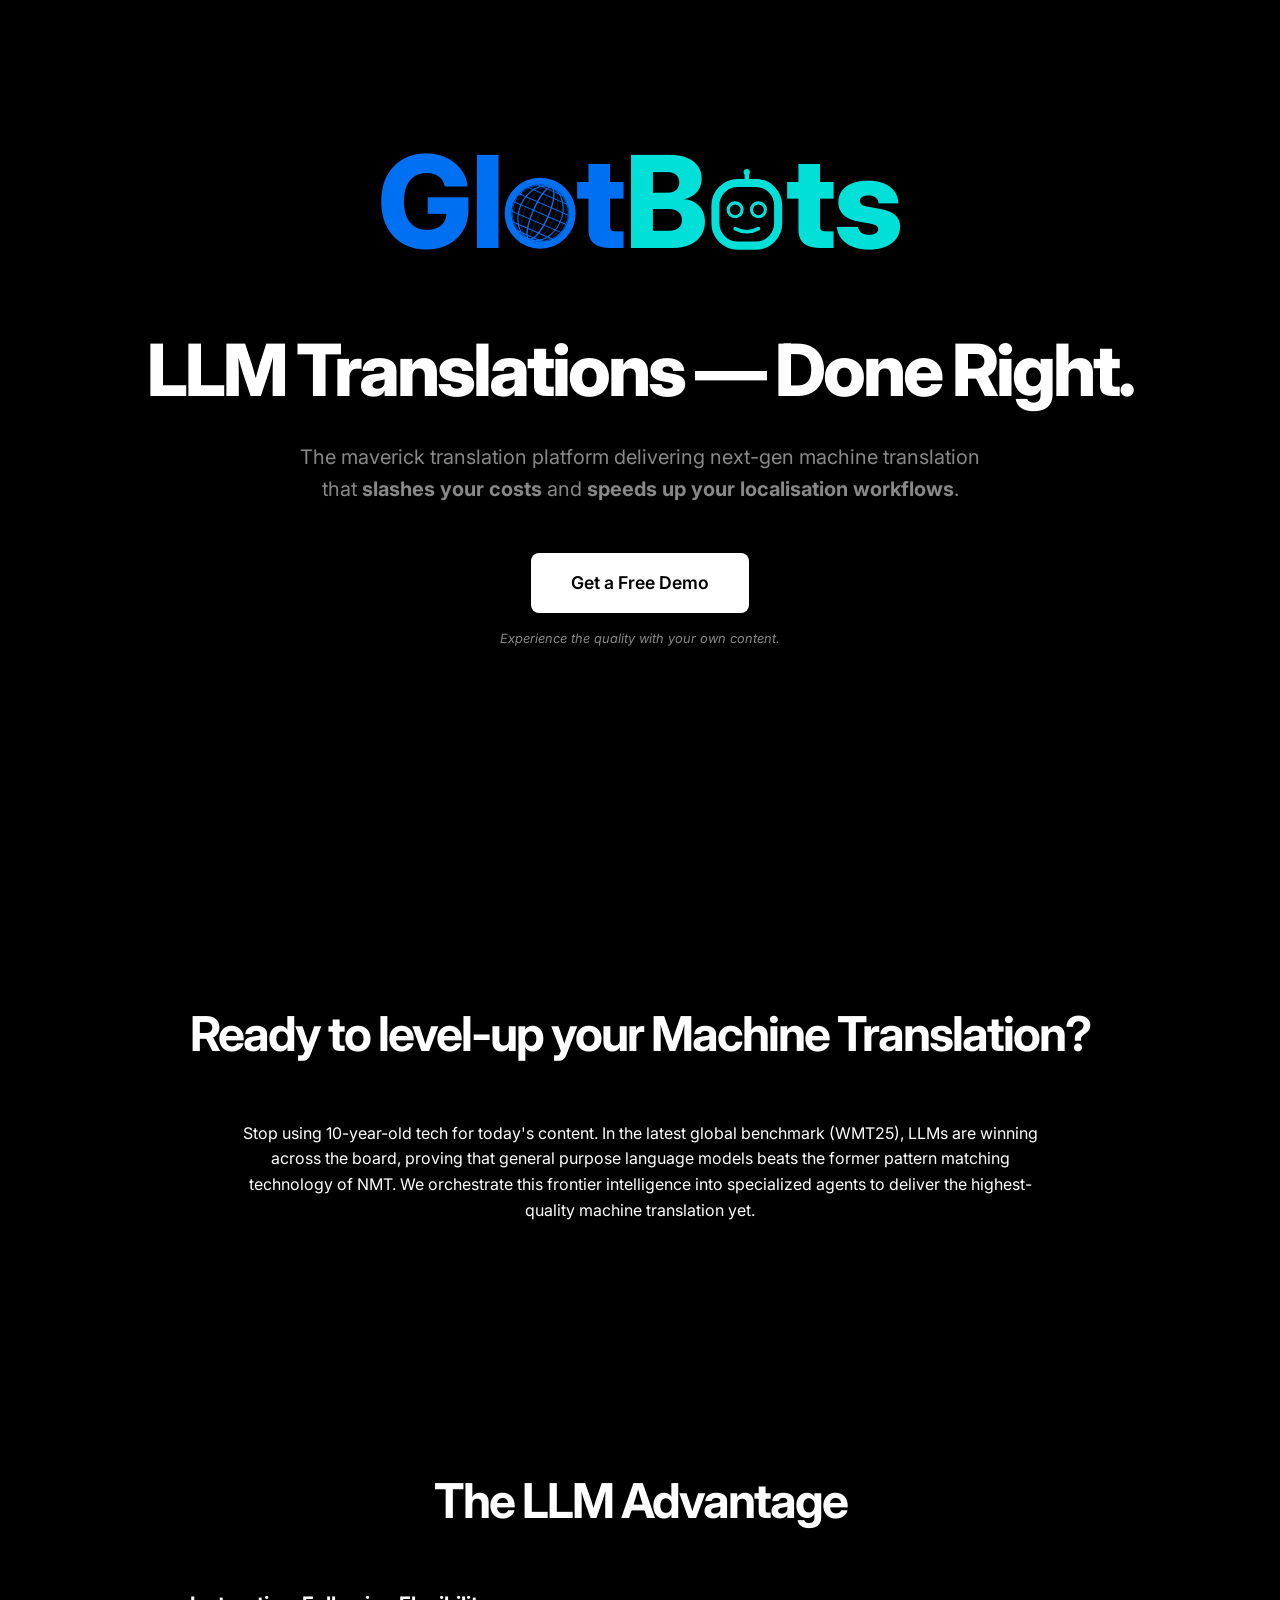
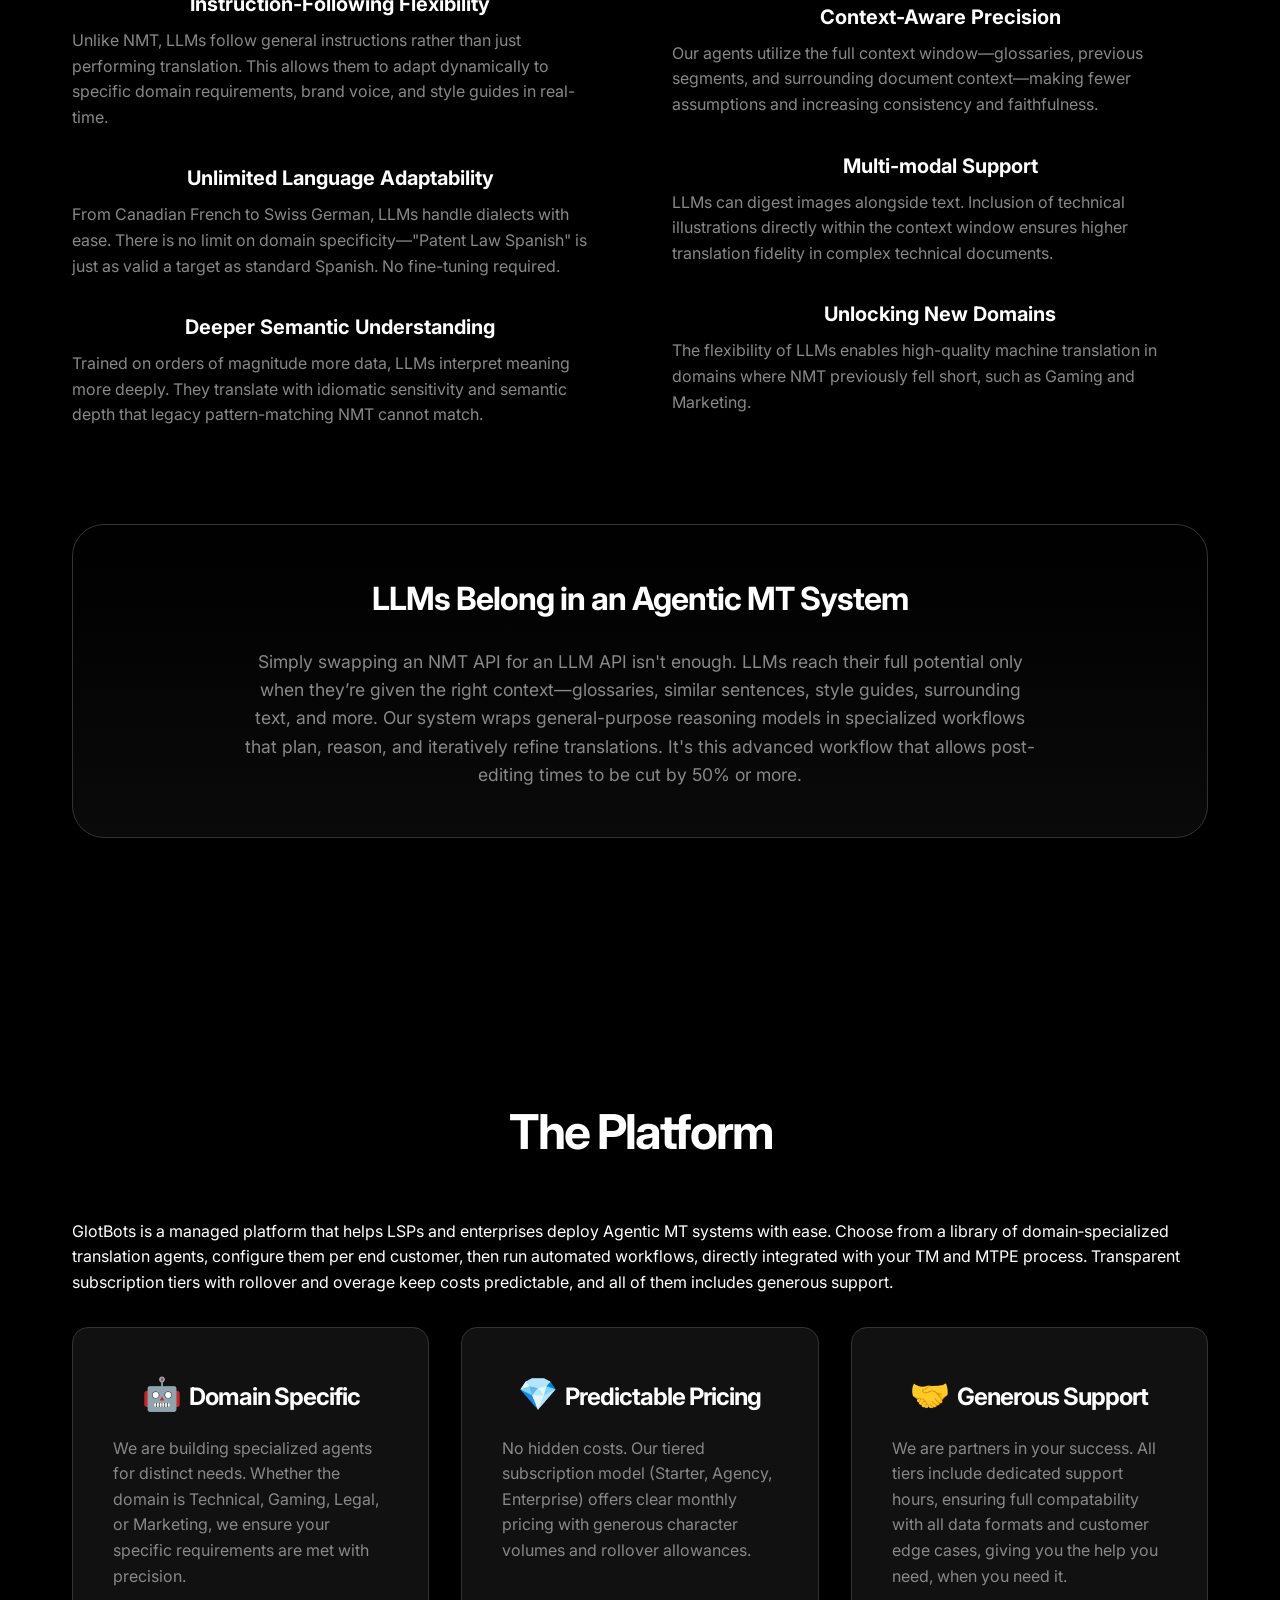
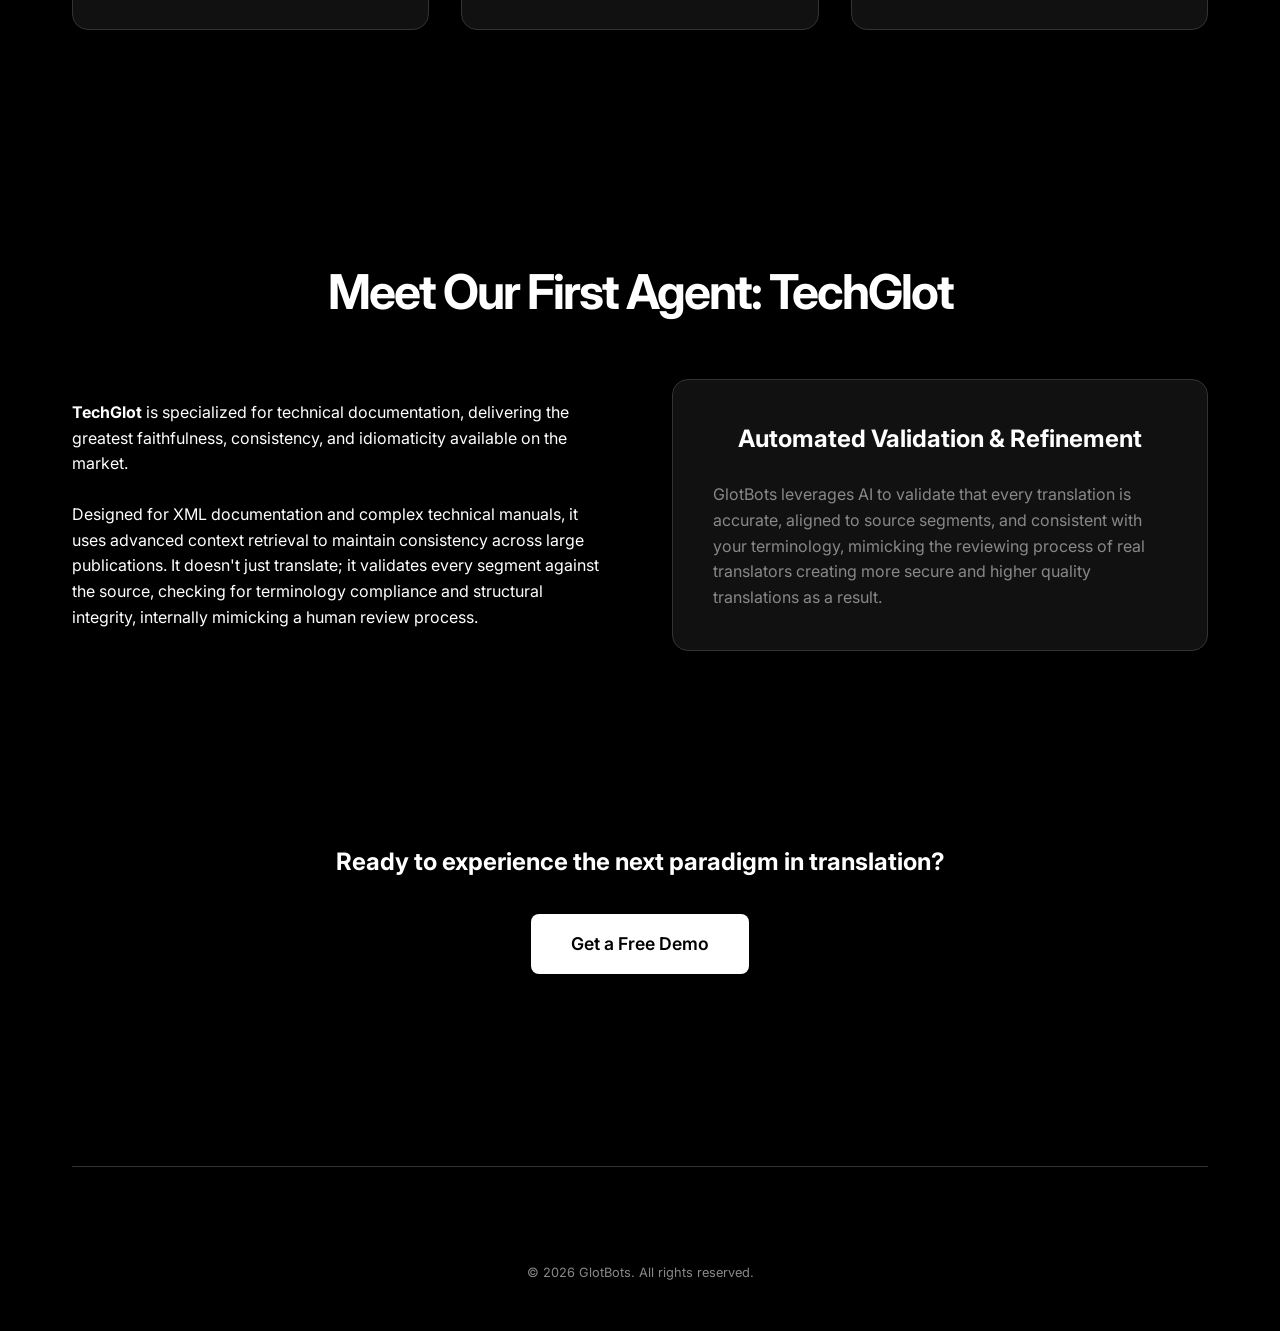
==== index.html @ 921d2736 "inc. footer margin, logo no select, no text wrap, size adjust, text amends, section amends." ====
<!DOCTYPE html>
<html lang="en">
<head>
    <meta charset="UTF-8">
    <meta name="viewport" content="width=device-width, initial-scale=1.0">
    <title>GlotBots | The Translation Agent Platform</title>
    <link rel="stylesheet" href="dev/css/style.css">
    <link rel="preconnect" href="https://fonts.googleapis.com">
    <link rel="preconnect" href="https://fonts.gstatic.com" crossorigin>
    <link href="https://fonts.googleapis.com/css2?family=Inter:wght@400;600;800&display=swap" rel="stylesheet">
    <script src="https://cdnjs.cloudflare.com/ajax/libs/gsap/3.12.2/gsap.min.js"></script>
</head>
<body>
    <div class="landing-container">
        <header>
            <nav>
                <div class="logo">
                    <div class="logo-text">
                        <span class="logo-glot">G</span><span class="logo-glot">l</span><span class="globe-o"><svg viewBox="-6 -6 112 112"><circle cx="50" cy="50" r="51" fill="none" stroke="currentColor" stroke-width="10.9"/><g transform="rotate(23.5, 50, 50)"><path class="lat" d="M5 50 H95" fill="none" stroke="currentColor" stroke-width="1.5"/><path class="lat" d="M7 35 H93" fill="none" stroke="currentColor" stroke-width="1.5"/><path class="lat" d="M15 20 H85" fill="none" stroke="currentColor" stroke-width="1.5"/><path class="lat" d="M28 10 H72" fill="none" stroke="currentColor" stroke-width="1.5"/><path class="lat" d="M7 65 H93" fill="none" stroke="currentColor" stroke-width="1.5"/><path class="lat" d="M15 80 H85" fill="none" stroke="currentColor" stroke-width="1.5"/><path class="lat" d="M28 90 H72" fill="none" stroke="currentColor" stroke-width="1.5"/><path class="long-spin" fill="none" stroke="currentColor" stroke-width="2"/><path class="long-spin" fill="none" stroke="currentColor" stroke-width="2"/><path class="long-spin" fill="none" stroke="currentColor" stroke-width="2"/><path class="long-spin" fill="none" stroke="currentColor" stroke-width="2"/><path class="long-spin" fill="none" stroke="currentColor" stroke-width="2"/><path class="long-spin" fill="none" stroke="currentColor" stroke-width="2"/><path class="long-spin" fill="none" stroke="currentColor" stroke-width="2"/><path class="long-spin" fill="none" stroke="currentColor" stroke-width="2"/><path class="long-spin" fill="none" stroke="currentColor" stroke-width="2"/><path class="long-spin" fill="none" stroke="currentColor" stroke-width="2"/><path class="long-spin" fill="none" stroke="currentColor" stroke-width="2"/></g></svg></span><span class="logo-glot">t</span><span class="logo-bots">B</span><span class="robot-o"><svg viewBox="0 0 100 100"><line x1="50" y1="20" x2="50" y2="8" stroke="currentColor" stroke-width="5" stroke-linecap="round"/><circle cx="50" cy="8" r="3.5" fill="currentColor"/><rect x="15" y="20" width="70" height="70" rx="25" fill="none" stroke="currentColor" stroke-width="6"/><g class="robot-eye-left">
                                <circle class="eye-socket" cx="37" cy="50" r="9.5" fill="currentColor"/>
                                <circle class="pupil" cx="37" cy="50" r="6" fill="var(--background)"/>
                            </g>
                            <g class="robot-eye-right">
                                <g class="robot-eye-wink">
                                    <circle class="eye-socket" cx="63" cy="50" r="9.5" fill="currentColor"/>
                                    <circle class="pupil" cx="63" cy="50" r="6" fill="var(--background)"/>
                                </g>
                            </g><path class="mouth-smile" d="M37 71 Q50 78 63 71" fill="none" stroke="currentColor" stroke-width="4" stroke-linecap="round"/><ellipse class="mouth-surprised" cx="50" cy="73" rx="6" ry="7" fill="none" stroke="currentColor" stroke-width="4" stroke-linecap="round"/></svg></span><span class="logo-bots">t</span><span class="logo-bots">s</span>
                    </div>
                </div>
            </nav>
        </header>

        <section class="hero hero-main">
            <h1>LLM Translations — Done Right.</h1>
            <p class="subtitle">The maverick translation platform delivering next-gen machine translation that <strong>slashes your costs</strong> and <strong>speeds up your localisation workflows</strong>.</p>
            
            <div class="cta-container">
                <a href="#" class="cta-button obfuscated-mail" data-enc-email="bnBkL3R1cGN1cG1oQW1iZWZtdmkvc2JsdHA=">Get a Free Demo</a>
                <p class="cta-hint">Experience the quality with your own content.</p>
            </div>
        </section>
    </div>

    <main>

        <section class="content-section">
            <h2>Ready to level-up your Machine Translation?</h2>
            <p style="max-width: 800px; margin: 0 auto 3rem auto; text-align: center; color: var(--text-secondary); line-height: 1.6;">
				Stop using 10-year-old tech for today's content. In the latest global benchmark (WMT25), LLMs are winning across the board, proving that general purpose language models beats the former pattern matching technology of NMT. We orchestrate this frontier intelligence into specialized agents to deliver the highest-quality machine translation yet.
			</p>
		</section>
		<section class="content-section">
			<h2>The LLM Advantage</h2>
			<div class="grid-2">
                <div class="list-items">
                    <div class="list-item">
                        <h4>Instruction-Following Flexibility</h4>
                        <p>Unlike NMT, LLMs follow general instructions rather than just performing translation. This allows them to adapt dynamically to specific domain requirements, brand voice, and style guides in real-time.</p>
                    </div>
                    <div class="list-item">
                        <h4>Unlimited Language Adaptability</h4>
                        <p>From Canadian French to Swiss German, LLMs handle dialects with ease. There is no limit on domain specificity—"Patent Law Spanish" is just as valid a target as standard Spanish. No fine-tuning required.</p>
                    </div>
                    <div class="list-item">
                        <h4>Deeper Semantic Understanding</h4>
                        <p>Trained on orders of magnitude more data, LLMs interpret meaning more deeply. They translate with idiomatic sensitivity and semantic depth that legacy pattern-matching NMT cannot match.</p>
                    </div>
                </div>
                <div class="list-items">
                    <div class="list-item">
                        <h4>Context-Aware Precision</h4>
                        <p>Our agents utilize the full context window—glossaries, previous segments, and surrounding document context—making fewer assumptions and increasing consistency and faithfulness.</p>
                    </div>
                    <div class="list-item">
                        <h4>Multi-modal Support</h4>
                        <p>LLMs can digest images alongside text. Inclusion of technical illustrations directly within the context window ensures higher translation fidelity in complex technical documents.</p>
                    </div>
                    <div class="list-item">
                        <h4>Unlocking New Domains</h4>
                        <p>The flexibility of LLMs enables high-quality machine translation in domains where NMT previously fell short, such as Gaming and Marketing.</p>
                    </div>
                </div>
            </div>
		<section class="sass-section">
            <h3>LLMs Belong in an Agentic MT System</h3>
            <p>
				Simply swapping an NMT API for an LLM API isn't enough.
				LLMs reach their full potential only when they’re given the right context—glossaries, similar sentences, style guides, surrounding text, and more.
				Our system wraps general-purpose reasoning models in specialized workflows that plan, reason, and iteratively refine translations. It's this advanced workflow that allows post-editing times to be cut by 50% or more.
            </p>
        </section>
		</section>

		<section class="content-section">
			<h2>The Platform</h2>
			<p>
				GlotBots is a managed platform that helps LSPs and enterprises deploy Agentic MT systems with ease. Choose from a library of domain‑specialized translation agents, configure them per end customer, then run automated workflows, directly integrated with your TM and MTPE process. Transparent subscription tiers with rollover and overage keep costs predictable, and all of them includes generous support.
			</p>

			<section class="features">
				<div class="feature-card">
					<h3><span class="icon">🤖</span>Domain Specific</h3>
					<p>We are building specialized agents for distinct needs. Whether the domain is Technical, Gaming, Legal, or Marketing, we ensure your specific requirements are met with precision.</p>
				</div>
				<div class="feature-card">
					<h3><span class="icon">💎</span>Predictable Pricing</h3>
					<p>No hidden costs. Our tiered subscription model (Starter, Agency, Enterprise) offers clear monthly pricing with generous character volumes and rollover allowances.</p>
				</div>
				<div class="feature-card">
					<h3><span class="icon">🤝</span>Generous Support</h3>
					<p>We are partners in your success. All tiers include dedicated support hours, ensuring full compatability with all data formats and customer edge cases, giving you the help you need, when you need it.</p>
				</div>
			</section>

		</section>

        <section class="content-section">
            <h2>Meet Our First Agent: TechGlot</h2>
            <div class="grid-2">
                <div>
                    <p><strong>TechGlot</strong> is specialized for technical documentation, delivering the greatest faithfulness, consistency, and idiomaticity available on the market.</p>
                    <br>
                    <p>Designed for XML documentation and complex technical manuals, it uses advanced context retrieval to maintain consistency across large publications. It doesn't just translate; it validates every segment against the source, checking for terminology compliance and structural integrity, internally mimicking a human review process.</p>
                </div>
                <div class="feature-card">
                    <h4>Automated Validation & Refinement</h4>
                    <p>GlotBots leverages AI to validate that every translation is accurate, aligned to source segments, and consistent with your terminology, mimicking the reviewing process of real translators creating more secure and higher quality translations as a result.</p>
                </div>
            </div>
        </section>

        <section class="content-section">
            <h4>Ready to experience the next paradigm in translation?</h4>
            <div class="cta-container" style="margin-top: 2rem;">
                <a href="#" class="cta-button obfuscated-mail" data-enc-email="bnBkL3R1cGN1cG1oQW1iZWZtdmkvc2JsdHA=">Get a Free Demo</a>
            </div>
        </section>
    <footer>
		<div class="copyright">© 2026 GlotBots. All rights reserved.</div>
    </footer>

    <script>
        document.addEventListener('DOMContentLoaded', () => {
            // Globe Animation (Spinning effect)
            const longs = document.querySelectorAll('.long-spin');
            
            // Configuration
            const duration = 18; // Slower rotation
            const radius = 45;
            const center = 50;
            
            longs.forEach((el, i) => {
                const startAngle = i * (360 / longs.length); // Distribute evenly
                
                // Animate a proxy object
                const proxy = { angle: startAngle };

                // Smooth opacity transitions between front/back faces
                const setOpacity = gsap.quickTo(el, "opacity", { duration: 0.9, ease: "power2.out" });
                
                gsap.to(proxy, {
                    angle: startAngle + 360,
                    duration: duration,
                    repeat: -1,
                    ease: "none",
                    onUpdate: () => {
                        const rad = proxy.angle * (Math.PI / 180);
                        const sin = Math.sin(rad);
                        const cos = Math.cos(rad);
                        
                        // Width of the ellipse at this angle
                        const rx = Math.abs(radius * sin);
                        
                        // Update path using Arc command
                        // M 50 5 (Top Pole)
                        // A rx 45 0 0 [sweep] 50 95 (Bottom Pole)
                        // sweep: 1 if curving right (sin > 0), 0 if curving left (sin < 0)
                        const sweep = sin >= 0 ? 1 : 0;
                        el.setAttribute("d", `M 50 5 A ${rx} 45 0 0 ${sweep} 50 95`);
                        
                        // Opacity Logic
                        // Front face: cos > 0 (Left to Right) -> Bright
                        // Back face: cos < 0 (Right to Left) -> Faded/Invisible
                        
                        // Line Thickness Logic
                        // Thinner at edges (cos near 0), thicker at center (cos near 1)
                        // Base width varies from 0.15 to 0.5
                        const absCos = Math.abs(cos);
                        const strokeWidth = 0.7 + 0.7 * absCos;
                        el.setAttribute("stroke-width", strokeWidth);

                        // Fade briefly when switching between front/back
                        setOpacity(cos > 0 ? 1 : 0.25);
                    }
                });
            });

            // Robot Eye Tracking
            const robot = document.querySelector('.robot-o');
            const pupils = document.querySelectorAll('.robot-o .pupil');
            const winkEye = document.querySelector('.robot-eye-wink');
            let isWinkingSequence = false;
            let currentMouseX = 0;
            let currentMouseY = 0;
            
            // Create quick setters for performance
            const xSetters = Array.from(pupils).map(pupil => gsap.quickTo(pupil, "x", {duration: 0.4, ease: "power3"}));
            const ySetters = Array.from(pupils).map(pupil => gsap.quickTo(pupil, "y", {duration: 0.4, ease: "power3"}));

            // Wink Sequence Logic
            const startWinkSequence = () => {
                isWinkingSequence = true;
                
                // 1. Look straight ahead (center)
                xSetters.forEach(setX => setX(0));
                ySetters.forEach(setY => setY(0));

                // 2. Wait 1s, then wink
                setTimeout(() => {
                    // Trigger wink animation using GSAP
                    gsap.to(winkEye, {
                        scaleY: 0.1,
                        transformOrigin: "50% 50%", // Ensure scaling happens from center
                        duration: 0.1,
                        yoyo: true,
                        repeat: 1,
                        onComplete: () => {
                            // 3. Wait another 1s looking straight, then resume
                            setTimeout(() => {
                                isWinkingSequence = false;
                                // Force an update to look back at mouse immediately
                                updateEyes(currentMouseX, currentMouseY);
                            }, 1000);
                        }
                    });
                }, 1000);
            };

            // Start the 20s loop
            setInterval(startWinkSequence, 15000);

            const updateEyes = (clientX, clientY) => {
                if (!robot) return;
                
                const rect = robot.getBoundingClientRect();
                const faceCenterX = rect.left + rect.width / 2;
                const faceCenterY = rect.top + rect.height / 2;
                
                // Calculate angle from center of face
                const angle = Math.atan2(clientY - faceCenterY, clientX - faceCenterX);
                
                // Calculate distance from center of face, clamped
                const maxRadius = 5; 
                const distRaw = Math.hypot(clientX - faceCenterX, clientY - faceCenterY);
                const distance = Math.min(maxRadius, distRaw / 15);
                
                // Calculate shared offset for both eyes
                const moveX = Math.cos(angle) * distance;
                const moveY = Math.sin(angle) * distance;

                // Apply to both eyes
                xSetters.forEach(setX => setX(moveX));
                ySetters.forEach(setY => setY(moveY));
            };

            window.addEventListener('mousemove', (e) => {
                currentMouseX = e.clientX;
                currentMouseY = e.clientY;

                if (!isWinkingSequence) {
                    updateEyes(e.clientX, e.clientY);
                }
            });

            // Email Obfuscation Logic
            const decodeEmail = (encoded) => {
                try {
                    // 1. Base64 decode
                    const shifted = atob(encoded);
                    // 2. Unshift characters (-1 ASCII)
                    const reversed = shifted.split('').map(c => String.fromCharCode(c.charCodeAt(0) - 1)).join('');
                    // 3. Reverse string
                    return reversed.split('').reverse().join('');
                } catch (e) {
                    console.error('Error decoding email', e);
                    return '';
                }
            };

            document.querySelectorAll('.obfuscated-mail').forEach(link => {
                link.addEventListener('click', (e) => {
                    e.preventDefault();
                    const encoded = link.getAttribute('data-enc-email');
                    if (encoded) {
                        const email = decodeEmail(encoded);
                        window.location.href = `mailto:${email}`;
                    }
                });
            });
        });
    </script>
</body>
</html>
---- dev/css/style.css ----
:root {
    --primary: #0070f3;
    --primary-dark: #0051af;
    --background: #000000;
    --text: #ffffff;
    --text-muted: #888888;
    --highlight: #00dfd8;
    --card-bg: #111111;
    --border: #333333;
}

* {
    margin: 0;
    padding: 0;
    box-sizing: border-box;
}

body {
    font-family: 'Inter', -apple-system, BlinkMacSystemFont, "Segoe UI", Roboto, sans-serif;
    background-color: var(--background);
    color: var(--text);
    line-height: 1.6;
    overflow-x: hidden;
}

header {
    padding: 2rem;
    max-width: 1200px;
    margin: 0 auto;
}

.landing-container {
    min-height: 100vh;
    display: flex;
    flex-direction: column;
    justify-content: center;
    align-items: center;
    padding: 2rem;
    gap: 0; /* Gap managed by margins */
}

.landing-container header {
    padding: 0;
    width: 100%;
    margin-bottom: 2rem;
}

.hero-main {
    display: flex;
    flex-direction: column;
    justify-content: center;
    padding: 0;
    margin-bottom: 4rem; /* Optical balance */
}

nav {
    display: flex;
    justify-content: center;
    align-items: center;
}

.logo {
	white-space: nowrap;
	user-select: none;
    display: flex;
    align-items: center;
    gap: 1rem;
    /* Smoothly scale logo size across breakpoints (prevents "snap" on mobile) */
    font-size: clamp(4.8rem, 10vw, 12.5rem);
    font-weight: 800;
    letter-spacing: -1px;
    line-height: 1;
    /* Baseline shift for inline SVG "O" icons (negative values move the icon DOWN) */
    --logo-icon-baseline-shift: -0.005em;
    /* Optional fine-tuning (leave unset to inherit --logo-icon-baseline-shift) */
    /* --logo-globe-baseline-shift: -0.02em; */
    --logo-robot-baseline-shift: -0.05em;
}

.logo-text {
    display: inline-block;
}

.globe-o {
    display: inline-block;
    width: 0.55em;
    height: 0.55em;
    margin: 0em 0.005em;
    /* Edge color (outer ring + any elements using currentColor) */
    color: var(--primary);
    vertical-align: var(--logo-globe-baseline-shift, var(--logo-icon-baseline-shift));
    /* Gridline color (interior spinning lines) */
    --globe-grid: var(--primary);
}

@supports (color: color-mix(in srgb, #000, #fff)) {
    .globe-o {
        --globe-grid: var(--primary);
    }
}

.globe-o .lat,
.globe-o .long-spin {
    stroke: var(--globe-grid);
}

.robot-o {
    display: inline-block;
    width: 0.7em;
    height: 0.7em;
    margin: 0 -0.04em;
    color: var(--highlight);
    vertical-align: var(--logo-robot-baseline-shift, var(--logo-icon-baseline-shift));
    /* Change this to make the robot's outer rounded-square outline thicker/thinner */
    --robot-outline-stroke-width: 9px;
}

.robot-o rect {
    stroke-width: var(--robot-outline-stroke-width);
}

.long-spin {
    vector-effect: non-scaling-stroke;
}

.globe-o svg, .robot-o svg {
    width: 100%;
    height: 100%;
}

/* If the globe ring radius exceeds the SVG viewBox (e.g. r>50), avoid clipping */
.globe-o svg {
    overflow: visible;
}

.eye-socket {
    fill: currentColor;
    stroke: none;
}

.pupil {
    fill: var(--background);
}

.robot-eye-left {
    transform-origin: 37px 50px;
    animation: blink 8s infinite;
}

.robot-eye-right {
    transform-origin: 63px 50px;
    animation: blink 8s infinite;
}

.robot-eye-wink {
    transform-origin: 63px 50px;
}

@keyframes wink {
    0%, 2%, 100% {
        transform: scaleY(1);
    }
    1% {
        transform: scaleY(0.1);
    }
}

@keyframes blink {
    0%, 3%, 100% {
        transform: scaleY(1);
    }
    1.5% {
        transform: scaleY(0.1);
    }
}

.mouth-smile {
    transition: opacity 0.2s cubic-bezier(0.175, 0.885, 0.32, 1.275), transform 0.2s cubic-bezier(0.175, 0.885, 0.32, 1.275);
    transform-origin: 50% 75%;
}

.mouth-surprised {
    opacity: 0;
    transform: scale(0.5);
    transform-origin: 50% 75%;
    transition: opacity 0.2s cubic-bezier(0.175, 0.885, 0.32, 1.275), transform 0.2s cubic-bezier(0.175, 0.885, 0.32, 1.275);
}

.robot-o:hover .mouth-smile {
    opacity: 0;
    transform: scale(0.5);
}

.robot-o:hover .mouth-surprised {
    opacity: 1;
    transform: scale(1);
}

main {
    max-width: 1200px;
    margin: 0 auto;
    padding: 0 2rem;
}

.hero {
    text-align: center;
    padding: 2rem 0 3rem 0;
    display: flex;
    flex-direction: column;
    align-items: center;
}

.badge {
    background: rgba(255, 255, 255, 0.1);
    padding: 0.5rem 1rem;
    border-radius: 2rem;
    font-size: 0.8rem;
    font-weight: 600;
    margin-bottom: 2rem;
    border: 1px solid var(--border);
    color: var(--text-muted);
}

h1 {
    font-size: 4.5rem;
    font-weight: 800;
    line-height: 1.1;
    margin-bottom: 2rem;
    letter-spacing: -3px;
}

.deepl-mud {
    color: #0c65a9; /* DeepL Navy Blue */
    text-shadow: 0 0 20px rgba(4, 43, 72, 0.5); /* Slight glow for visibility on black */
}

.logo-glot {
    color: var(--primary);
}

.logo-bots {
    color: var(--highlight);
}

.logo-highlight {
    background: linear-gradient(to right, var(--primary), var(--highlight));
    background-clip: text;
    -webkit-background-clip: text;
    -webkit-text-fill-color: transparent;
    color: transparent; /* Fallback */
}

.subtitle {
    font-size: 1.25rem;
    color: var(--text-muted);
    max-width: 700px;
    margin-bottom: 3rem;
}

.cta-container {
    display: flex;
    flex-direction: column;
    align-items: center;
    gap: 1rem;
}

.cta-button {
    background-color: var(--text);
    color: var(--background);
    padding: 1rem 2.5rem;
    border-radius: 0.5rem;
    font-weight: 600;
    text-decoration: none;
    font-size: 1.1rem;
    transition: transform 0.2s, background-color 0.2s;
}

.cta-button:hover {
    transform: translateY(-2px);
    background-color: var(--highlight);
}

.cta-hint {
    font-size: 0.8rem;
    color: var(--text-muted);
    font-style: italic;
}

.features {
    display: grid;
    grid-template-columns: repeat(auto-fit, minmax(300px, 1fr));
    gap: 2rem;
    padding: 2rem 0;
}

.feature-card {
    background: var(--card-bg);
    padding: 2.5rem;
    border-radius: 1rem;
    border: 1px solid var(--border);
    transition: border-color 0.3s;
}

.feature-card .icon {
    font-size: 2rem;
    margin-bottom: 1.5rem;
	margin-right: 0.5rem;
}

.feature-card h3 {
    font-size: 1.5rem;
    margin-bottom: 1rem;
}

.feature-card p {
    color: var(--text-muted);
}

.sass-section {
    text-align: center;
    padding: 3rem 2rem;
    background: linear-gradient(180deg, var(--background) 0%, #0a0a0a 100%);
    border-radius: 2rem;
    border: 1px solid var(--border);
    margin: 4rem 0;
}

h2 {
	text-align: center;
}

h3 {
	font-size: 2rem;
	margin-bottom: 1.5rem;
	letter-spacing: -1px;
	text-align: center;
}

h4 {
	font-size: 1.5rem;
	margin-bottom: 1.5rem;
	text-align: center;
}

.sass-section h2 {
    font-size: 2.5rem;
    margin-bottom: 1.5rem;
    letter-spacing: -1px;
}

.sass-section p {
    font-size: 1.1rem;
    color: var(--text-muted);
    max-width: 800px;
    margin: 0 auto;
}

.content-section {
	padding: 6rem 0;
}

footer {
	margin-top: 6rem;
    text-align: center;
    padding: 3rem 2rem;
    border-top: 1px solid var(--border);
}

footer a {
    color: var(--primary);
    text-decoration: none;
    font-weight: 600;
}

footer a:hover {
    text-decoration: underline;
}

.copyright {
    margin-top: 3rem;
    font-size: 0.8rem;
    color: var(--text-muted);
}

.content-section h2 {
    font-size: 3rem;
    margin-bottom: 3rem;
    letter-spacing: -2px;
}

.grid-2 {
    display: grid;
    grid-template-columns: 1fr 1fr;
    gap: 4rem;
    align-items: center;
}

.list-item {
    margin-bottom: 2rem;
}

.list-item h4 {
    font-size: 1.25rem;
    margin-bottom: 0.5rem;
    color: var(--text);
}

.list-item p {
    color: var(--text-muted);
}

.testimonial {
    background: var(--card-bg);
    padding: 3rem;
    border-radius: 1.5rem;
    border-left: 4px solid var(--highlight);
    margin: 2rem 0;
}

.testimonial blockquote {
    font-size: 1.5rem;
    font-style: italic;
    margin-bottom: 1.5rem;
}

.testimonial cite {
    font-style: normal;
    font-weight: 600;
    color: var(--text-muted);
}

.about-founder {
    display: flex;
    gap: 3rem;
    align-items: center;
    background: var(--card-bg);
    padding: 3rem;
    border-radius: 2rem;
    border: 1px solid var(--border);
}

.about-founder .content {
    flex: 1;
}

.about-founder h3 {
    font-size: 2rem;
    margin-bottom: 1rem;
}

@media (max-width: 768px) {
    h1 {
        font-size: 2.5rem;
        letter-spacing: -1px;
    }
    
    .hero {
        padding: 2rem 0;
    }
    
    .feature-card {
        padding: 1.5rem;
    }

    .grid-2, .about-founder {
        display: flex;
        flex-direction: column;
        gap: 2rem;
    }

    .content-section h2 {
        font-size: 2rem;
    }
}
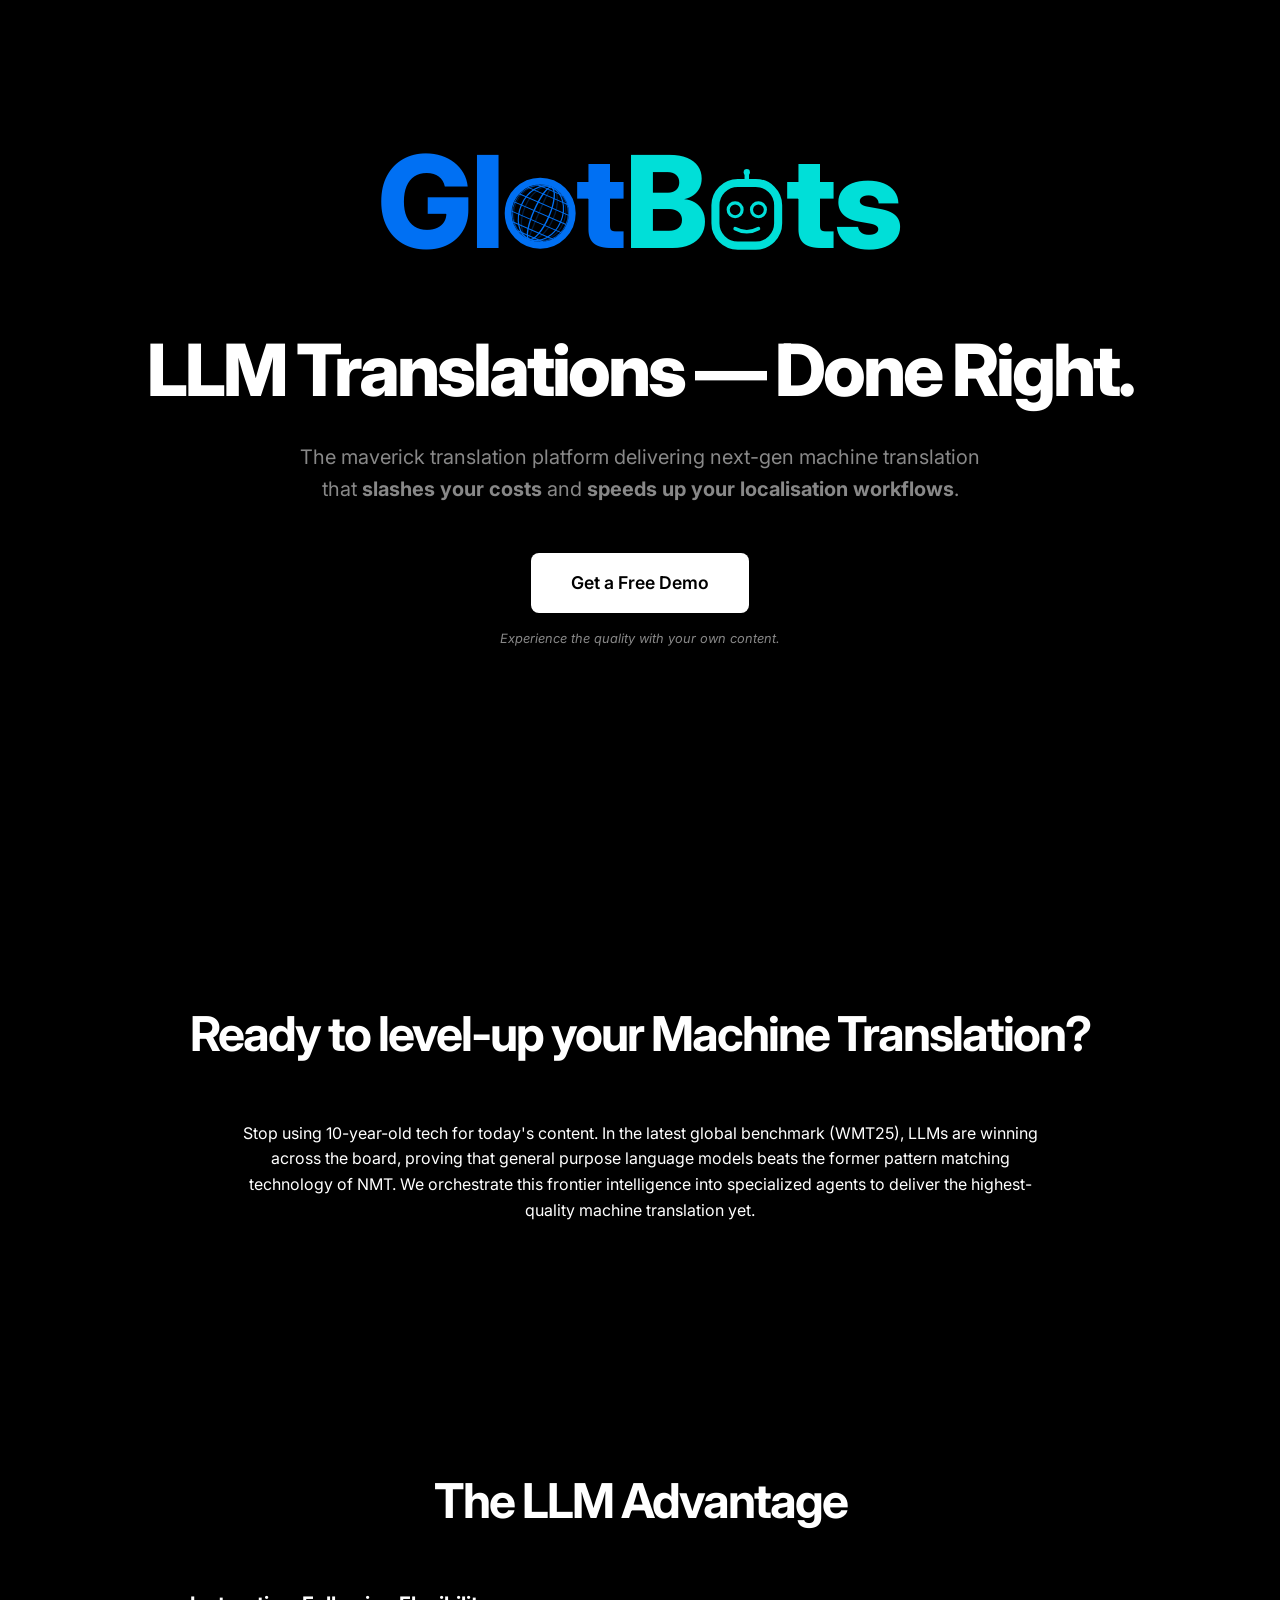
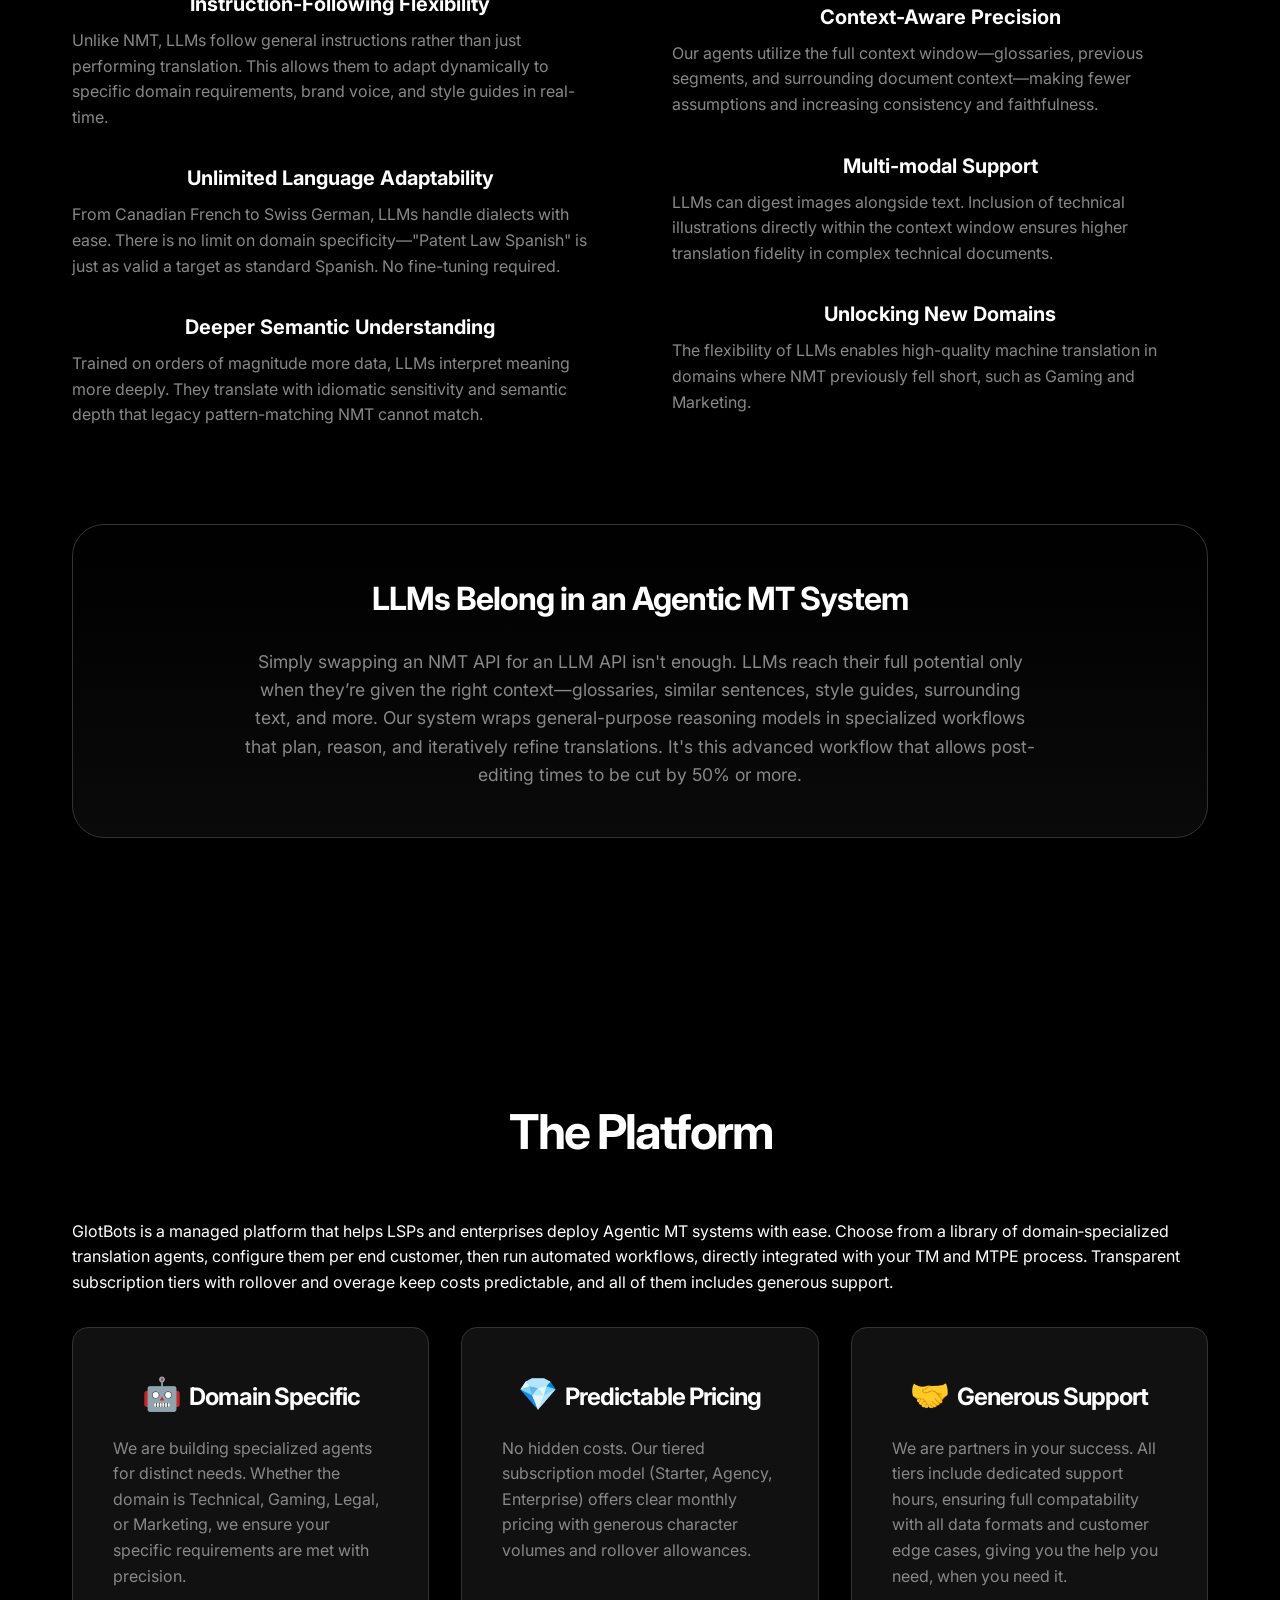
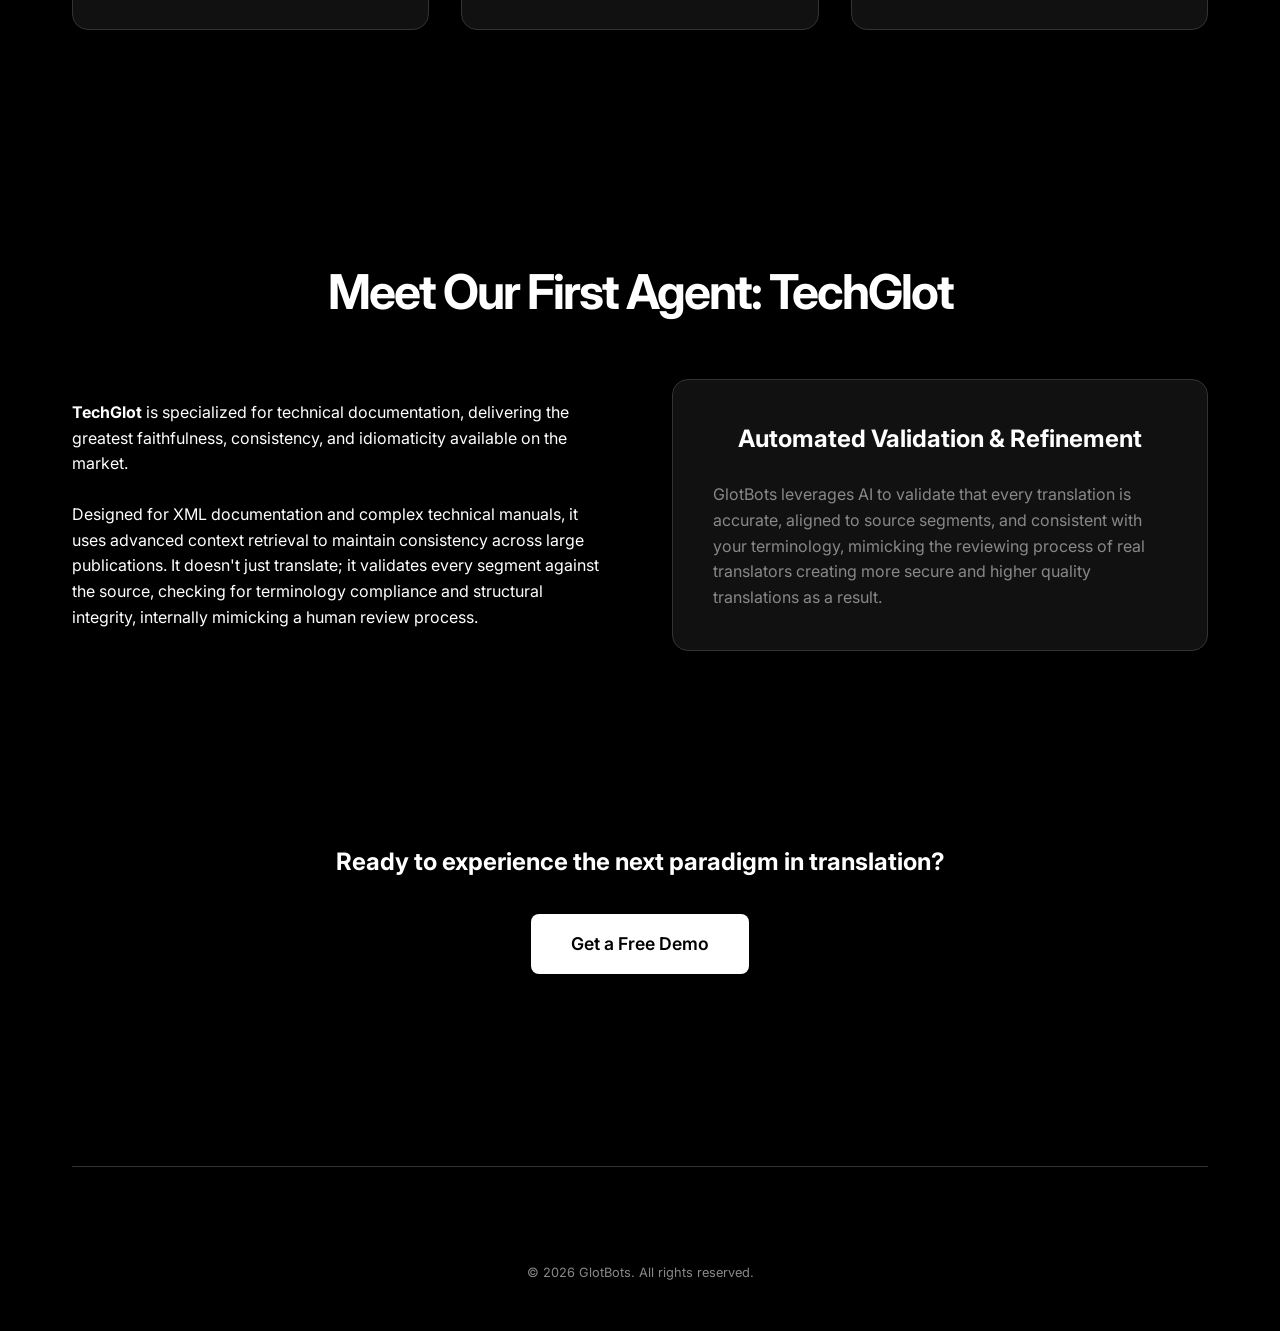
==== commit af3f9c36: "Make winking more robust." ====
--- a/index.html
+++ b/index.html
@@ -210,6 +210,7 @@
 
             // Wink Sequence Logic
             const startWinkSequence = () => {
+                if (isWinkingSequence) return;
                 isWinkingSequence = true;
                 
                 // 1. Look straight ahead (center)
@@ -226,6 +227,7 @@
                         yoyo: true,
                         repeat: 1,
                         onComplete: () => {
+                            gsap.set(winkEye, { scaleY: 1 });
                             // 3. Wait another 1s looking straight, then resume
                             setTimeout(() => {
                                 isWinkingSequence = false;
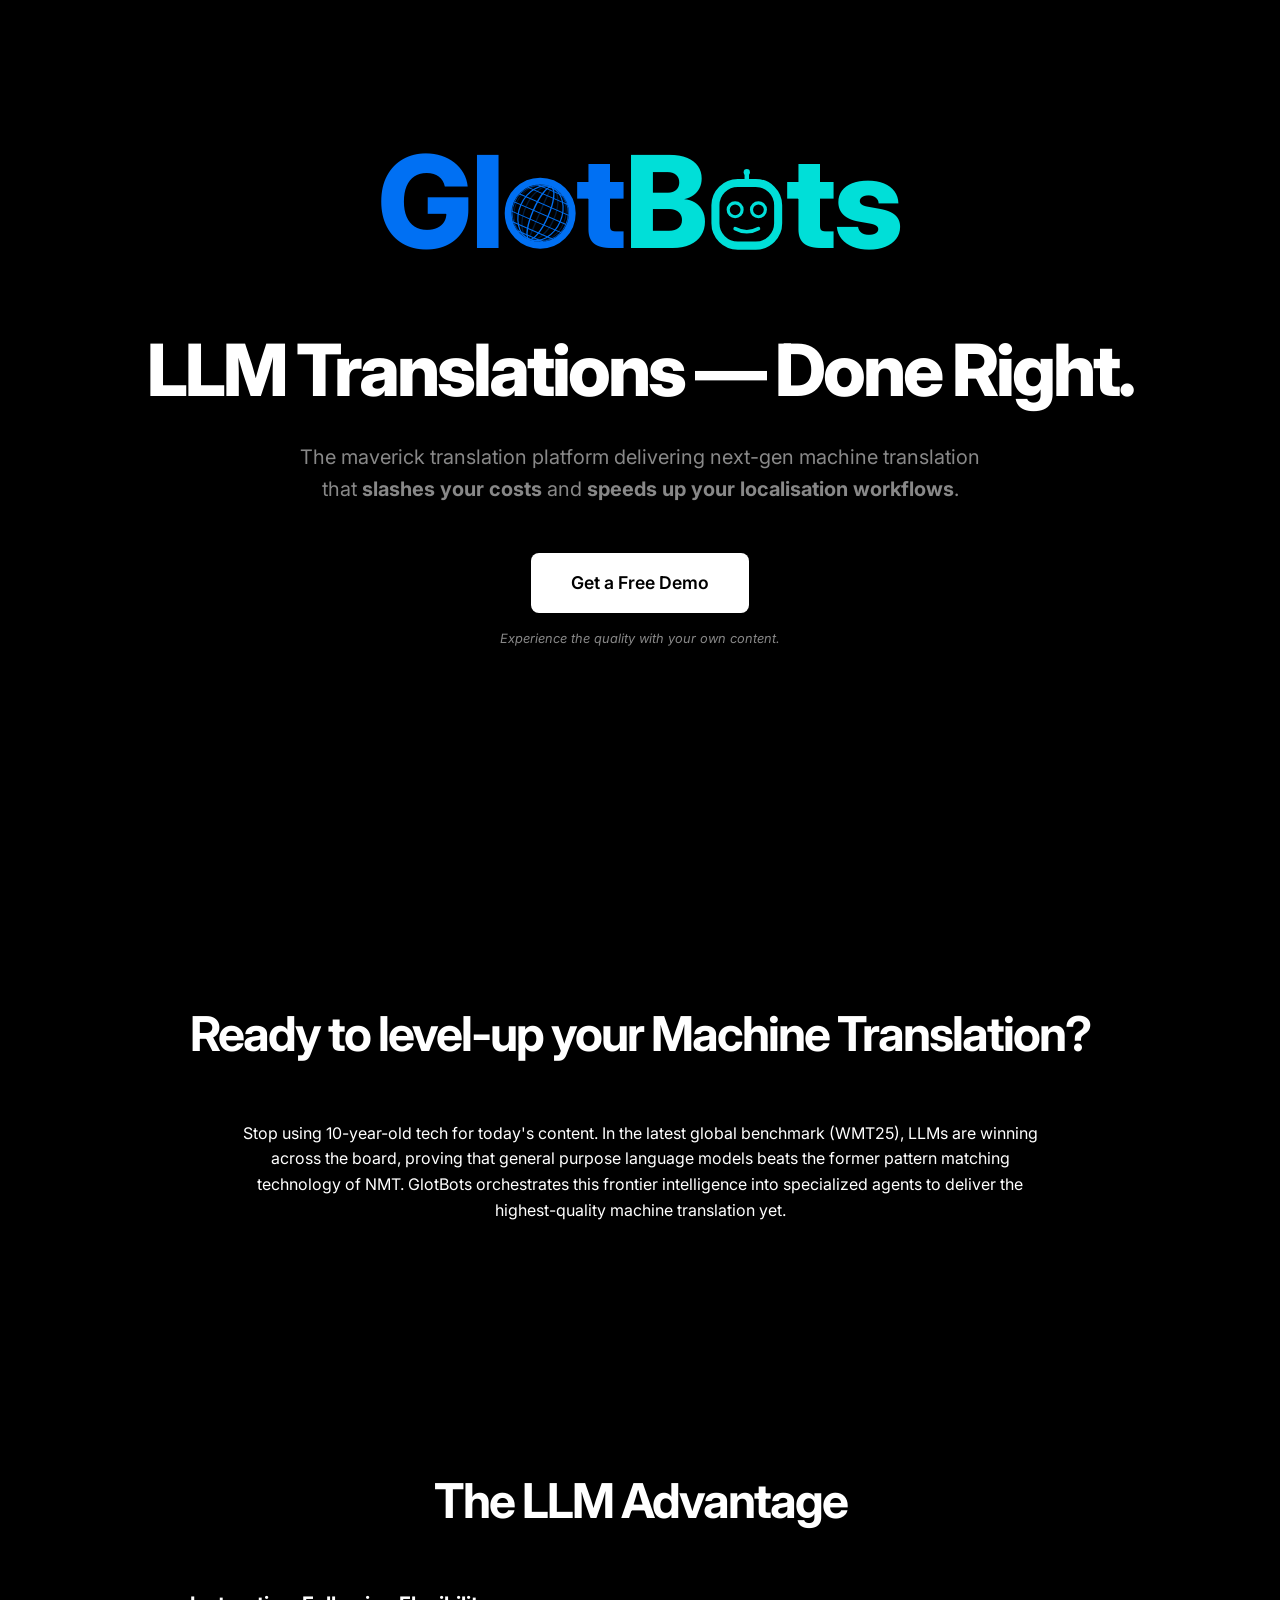
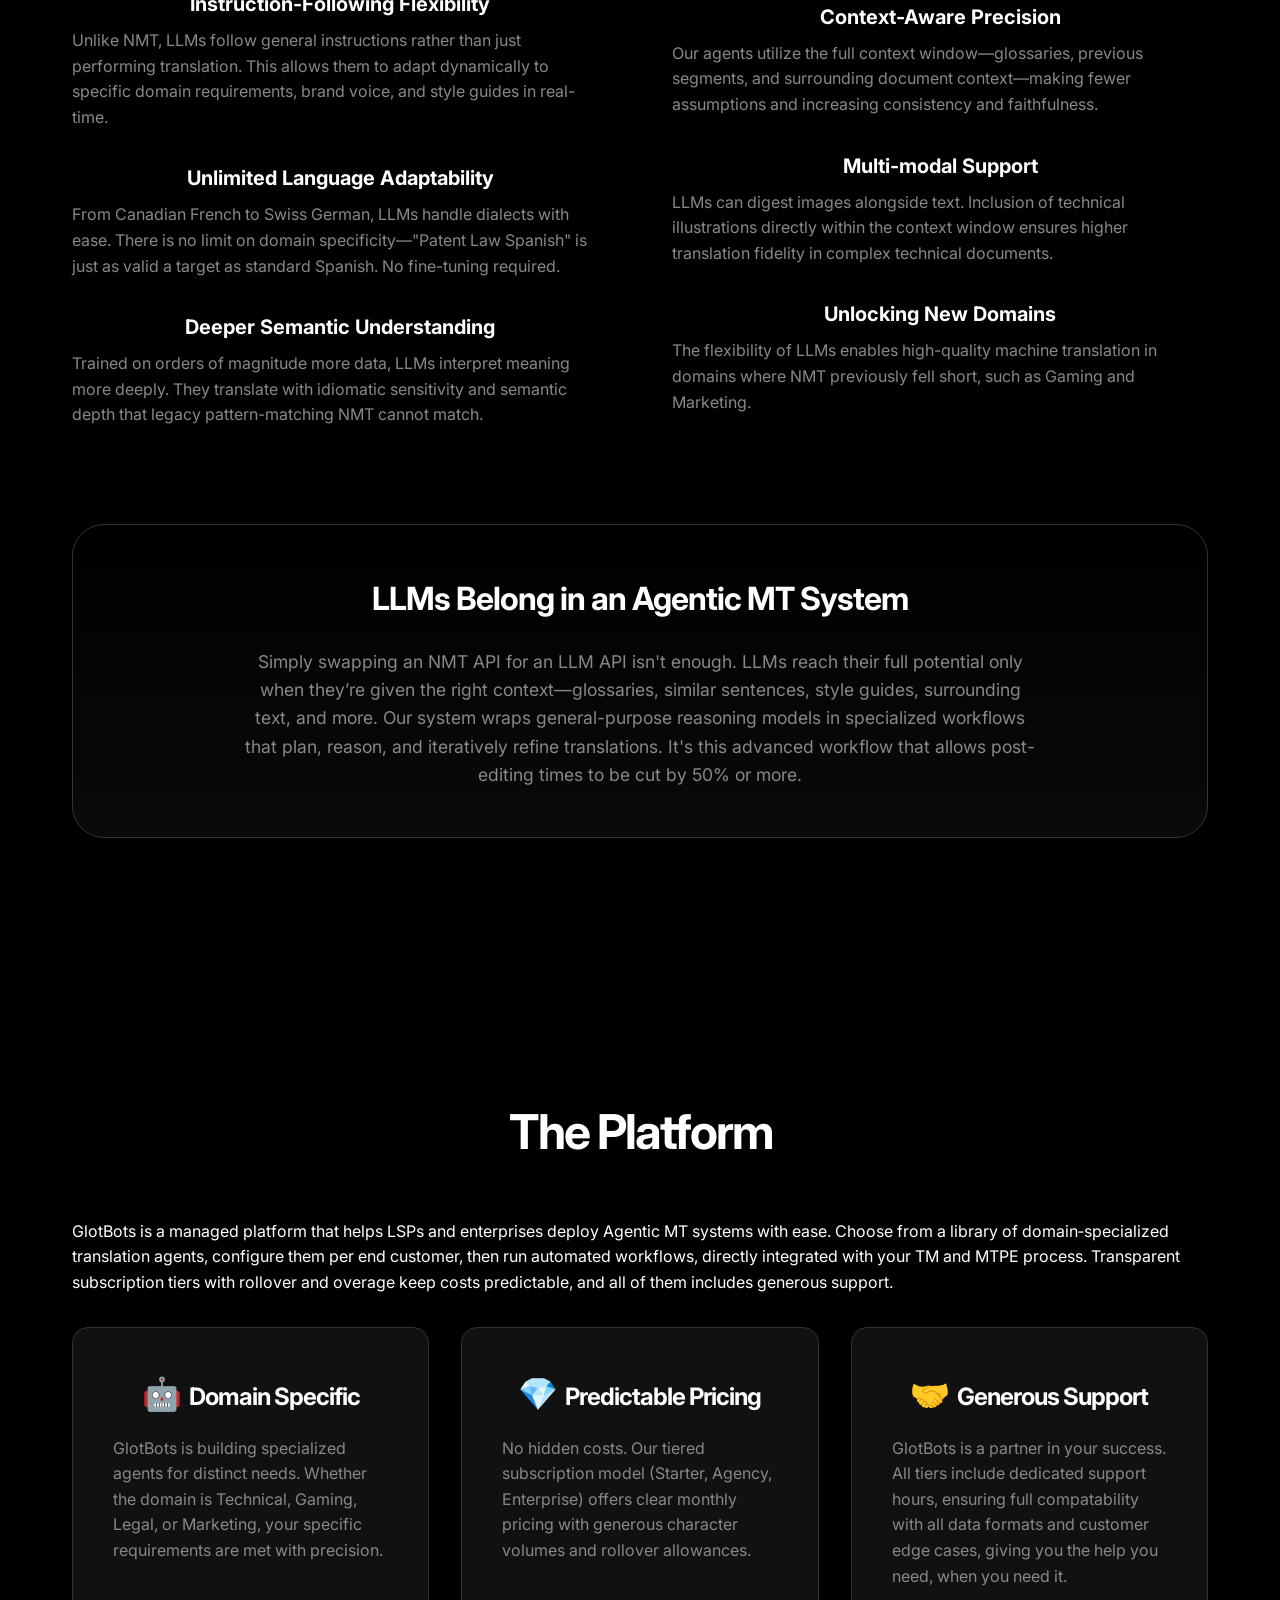
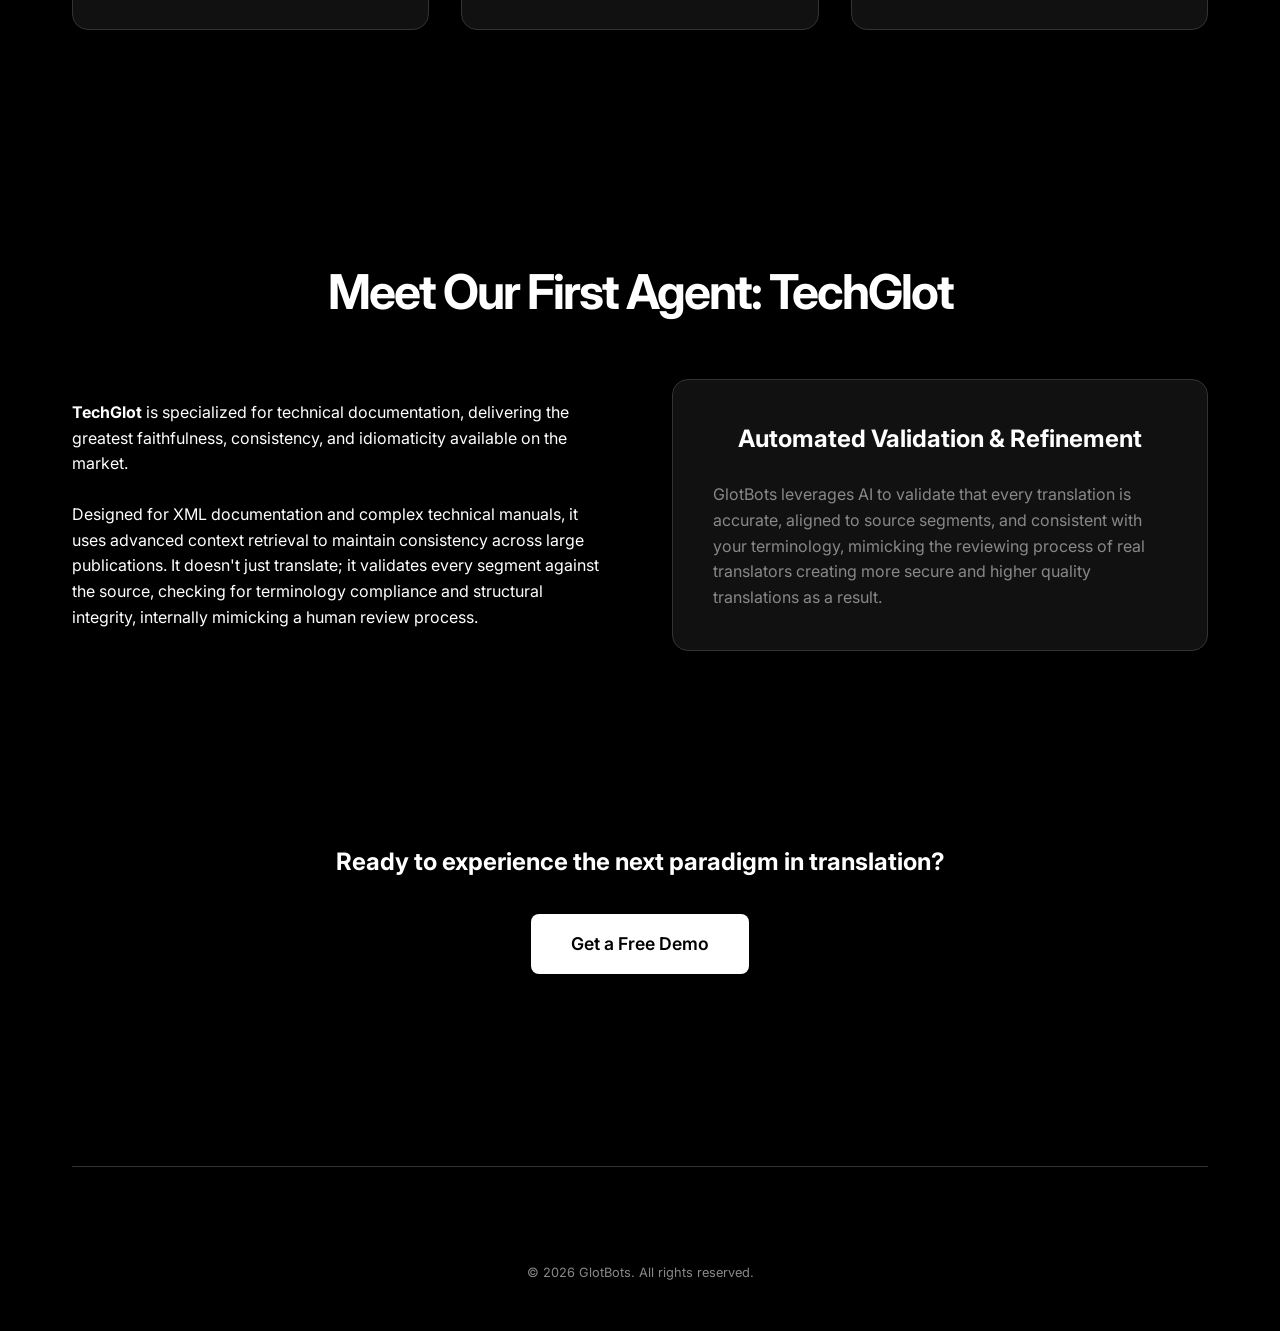
==== commit cbcef3d7: "Change We to GlotBots." ====
--- a/index.html
+++ b/index.html
@@ -47,7 +47,7 @@
         <section class="content-section">
             <h2>Ready to level-up your Machine Translation?</h2>
             <p style="max-width: 800px; margin: 0 auto 3rem auto; text-align: center; color: var(--text-secondary); line-height: 1.6;">
-				Stop using 10-year-old tech for today's content. In the latest global benchmark (WMT25), LLMs are winning across the board, proving that general purpose language models beats the former pattern matching technology of NMT. We orchestrate this frontier intelligence into specialized agents to deliver the highest-quality machine translation yet.
+				Stop using 10-year-old tech for today's content. In the latest global benchmark (WMT25), LLMs are winning across the board, proving that general purpose language models beats the former pattern matching technology of NMT. GlotBots orchestrates this frontier intelligence into specialized agents to deliver the highest-quality machine translation yet.
 			</p>
 		</section>
 		<section class="content-section">
@@ -101,7 +101,7 @@
 			<section class="features">
 				<div class="feature-card">
 					<h3><span class="icon">🤖</span>Domain Specific</h3>
-					<p>We are building specialized agents for distinct needs. Whether the domain is Technical, Gaming, Legal, or Marketing, we ensure your specific requirements are met with precision.</p>
+					<p>GlotBots is building specialized agents for distinct needs. Whether the domain is Technical, Gaming, Legal, or Marketing, your specific requirements are met with precision.</p>
 				</div>
 				<div class="feature-card">
 					<h3><span class="icon">💎</span>Predictable Pricing</h3>
@@ -109,7 +109,7 @@
 				</div>
 				<div class="feature-card">
 					<h3><span class="icon">🤝</span>Generous Support</h3>
-					<p>We are partners in your success. All tiers include dedicated support hours, ensuring full compatability with all data formats and customer edge cases, giving you the help you need, when you need it.</p>
+					<p>GlotBots is a partner in your success. All tiers include dedicated support hours, ensuring full compatability with all data formats and customer edge cases, giving you the help you need, when you need it.</p>
 				</div>
 			</section>
 
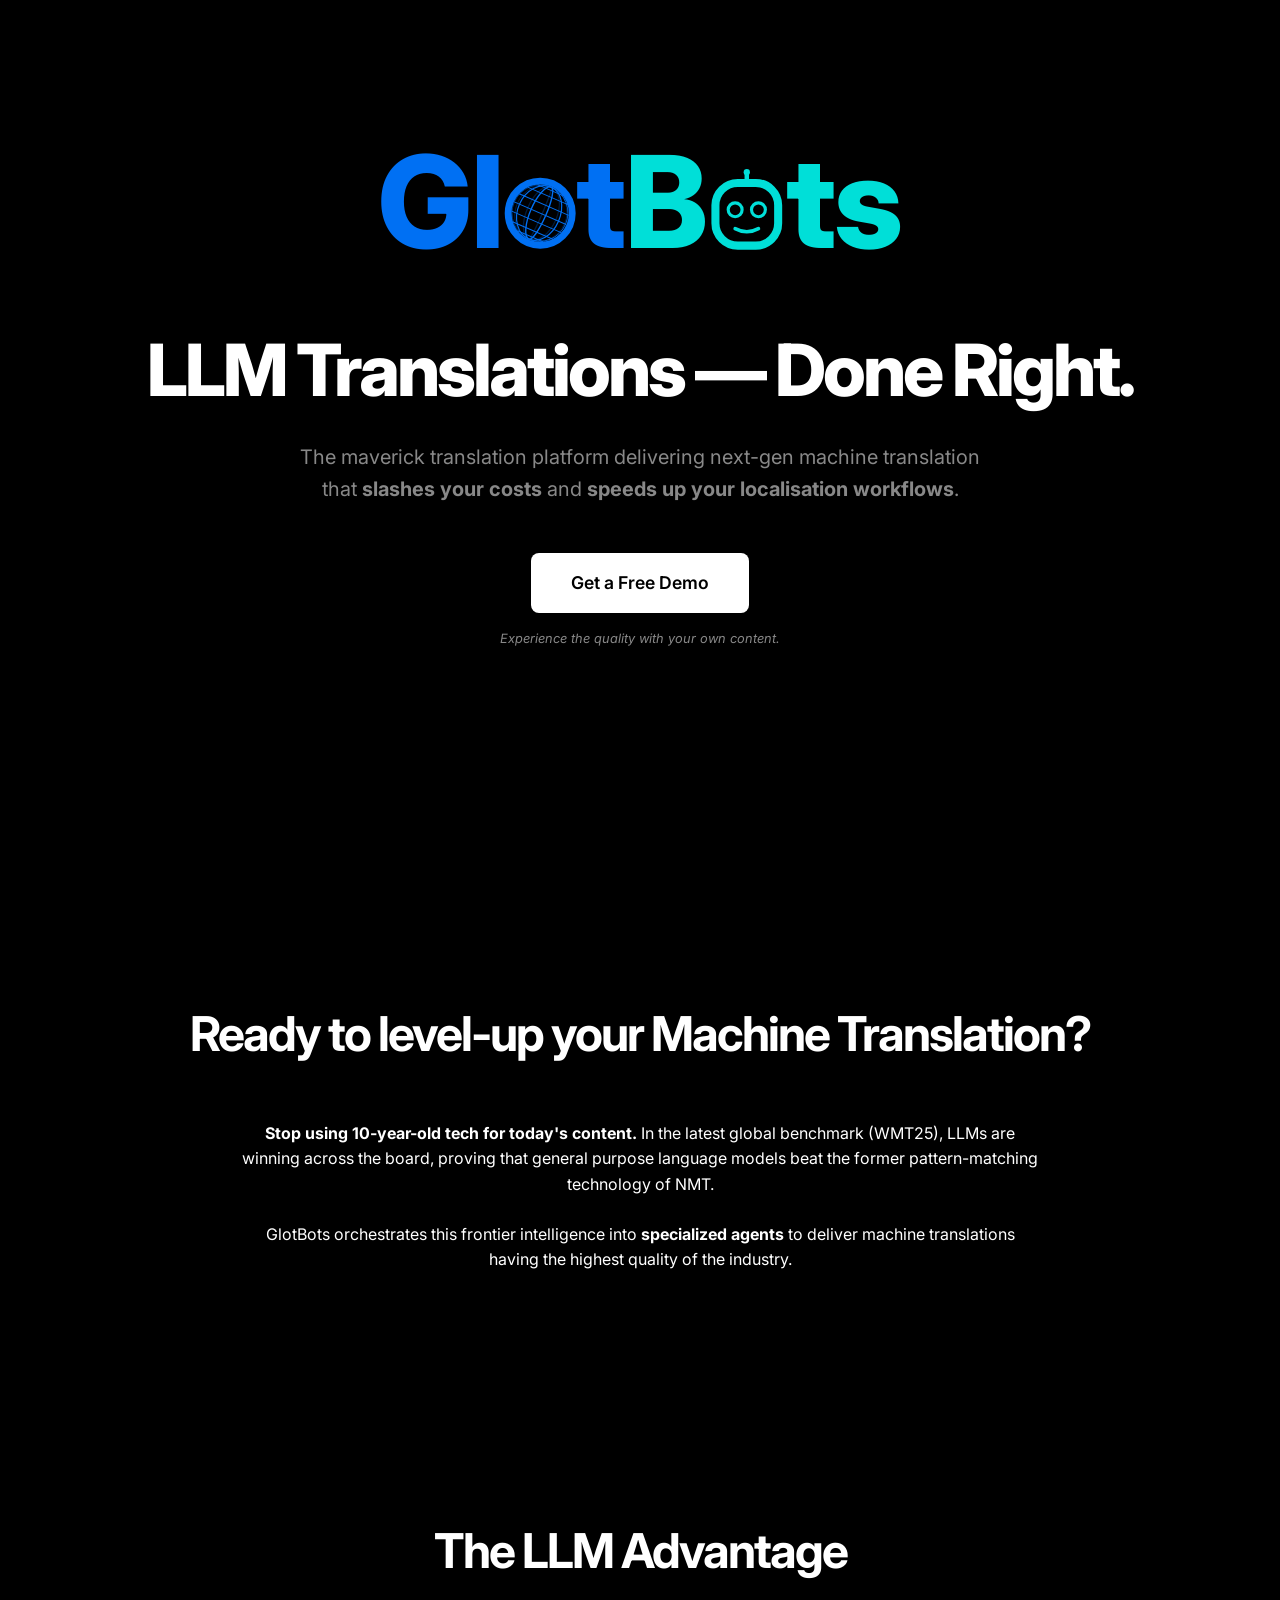
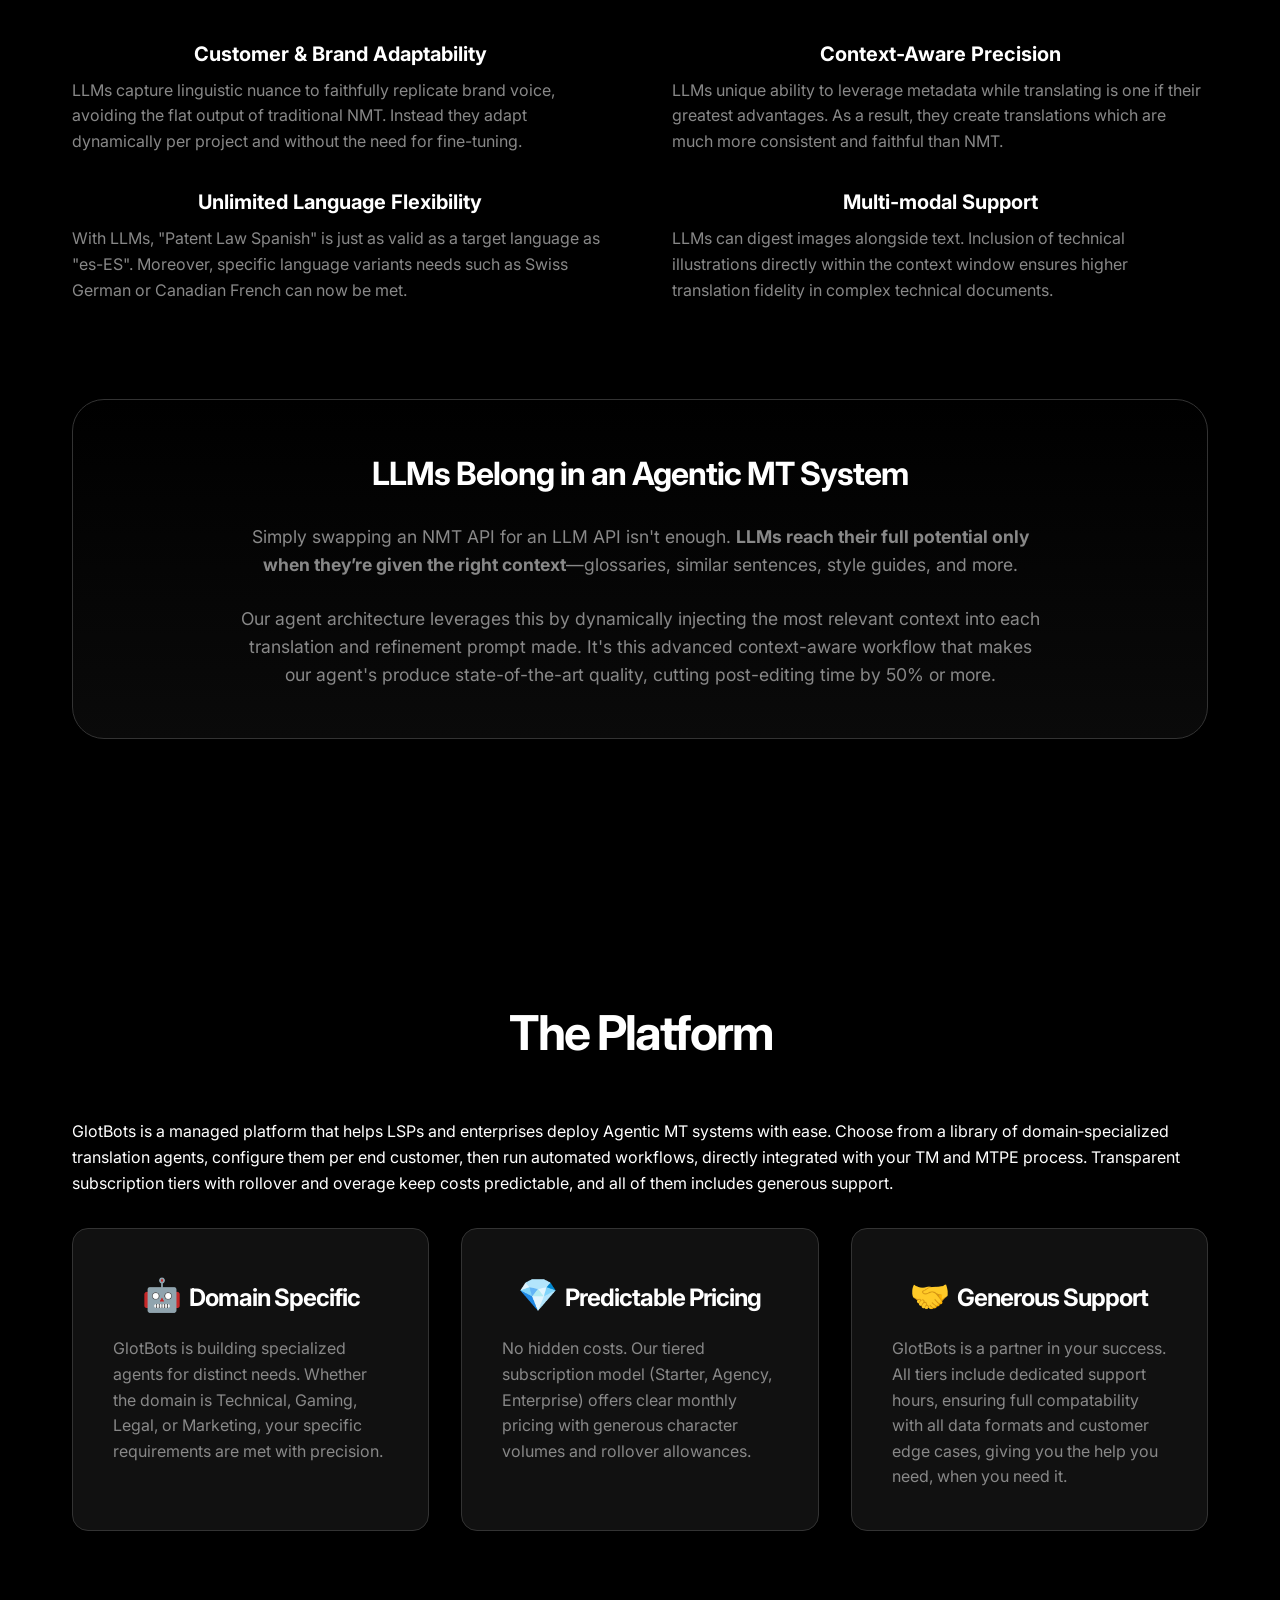
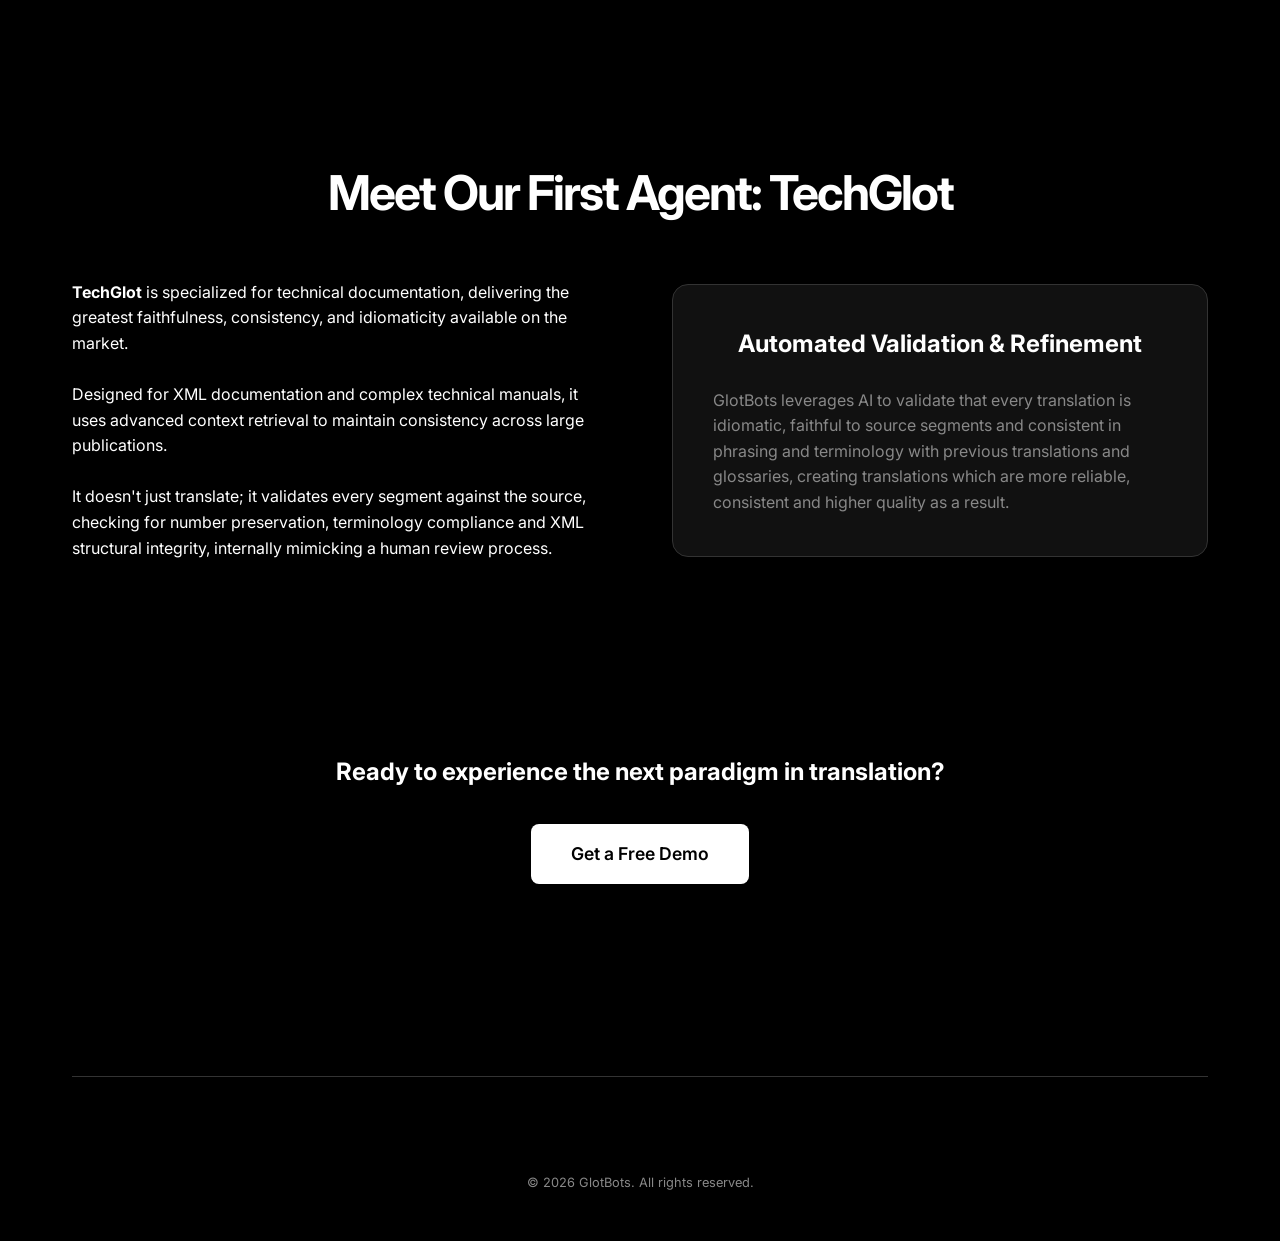
==== commit 4d454971: "Text amends." ====
--- a/index.html
+++ b/index.html
@@ -46,49 +46,48 @@
 
         <section class="content-section">
             <h2>Ready to level-up your Machine Translation?</h2>
+            <p style="max-width: 800px; margin: 0 auto 1.5rem auto; text-align: center; color: var(--text-secondary); line-height: 1.6;">
+                <b>Stop using 10-year-old tech for today's content.</b> In the latest global benchmark (WMT25), LLMs are winning across the board, proving that general purpose language models beat the former pattern-matching technology of NMT.
+            </p>
             <p style="max-width: 800px; margin: 0 auto 3rem auto; text-align: center; color: var(--text-secondary); line-height: 1.6;">
-				Stop using 10-year-old tech for today's content. In the latest global benchmark (WMT25), LLMs are winning across the board, proving that general purpose language models beats the former pattern matching technology of NMT. GlotBots orchestrates this frontier intelligence into specialized agents to deliver the highest-quality machine translation yet.
-			</p>
+                GlotBots orchestrates this frontier intelligence into <b>specialized agents</b> to deliver machine translations having the highest quality of the industry.
+            </p>
 		</section>
 		<section class="content-section">
 			<h2>The LLM Advantage</h2>
 			<div class="grid-2">
                 <div class="list-items">
                     <div class="list-item">
-                        <h4>Instruction-Following Flexibility</h4>
-                        <p>Unlike NMT, LLMs follow general instructions rather than just performing translation. This allows them to adapt dynamically to specific domain requirements, brand voice, and style guides in real-time.</p>
+                        <h4>Customer & Brand Adaptability</h4>
+                        <p>LLMs capture linguistic nuance to faithfully replicate brand voice, avoiding the flat output of traditional NMT. Instead they adapt dynamically per project and without the need for fine-tuning.</p>
                     </div>
                     <div class="list-item">
-                        <h4>Unlimited Language Adaptability</h4>
-                        <p>From Canadian French to Swiss German, LLMs handle dialects with ease. There is no limit on domain specificity—"Patent Law Spanish" is just as valid a target as standard Spanish. No fine-tuning required.</p>
-                    </div>
-                    <div class="list-item">
-                        <h4>Deeper Semantic Understanding</h4>
-                        <p>Trained on orders of magnitude more data, LLMs interpret meaning more deeply. They translate with idiomatic sensitivity and semantic depth that legacy pattern-matching NMT cannot match.</p>
+                        <h4>Unlimited Language Flexibility</h4>
+                        <p>With LLMs, "Patent Law Spanish" is just as valid as a target language as "es-ES". Moreover, specific language variants needs such as Swiss German or Canadian French can now be met.</p>
                     </div>
                 </div>
                 <div class="list-items">
                     <div class="list-item">
                         <h4>Context-Aware Precision</h4>
-                        <p>Our agents utilize the full context window—glossaries, previous segments, and surrounding document context—making fewer assumptions and increasing consistency and faithfulness.</p>
+                        <p>LLMs unique ability to leverage metadata while translating is one if their greatest advantages. As a result, they create translations which are much more consistent and faithful than NMT.</p>
                     </div>
                     <div class="list-item">
                         <h4>Multi-modal Support</h4>
                         <p>LLMs can digest images alongside text. Inclusion of technical illustrations directly within the context window ensures higher translation fidelity in complex technical documents.</p>
                     </div>
-                    <div class="list-item">
-                        <h4>Unlocking New Domains</h4>
-                        <p>The flexibility of LLMs enables high-quality machine translation in domains where NMT previously fell short, such as Gaming and Marketing.</p>
-                    </div>
+
                 </div>
             </div>
 		<section class="sass-section">
             <h3>LLMs Belong in an Agentic MT System</h3>
             <p>
 				Simply swapping an NMT API for an LLM API isn't enough.
-				LLMs reach their full potential only when they’re given the right context—glossaries, similar sentences, style guides, surrounding text, and more.
-				Our system wraps general-purpose reasoning models in specialized workflows that plan, reason, and iteratively refine translations. It's this advanced workflow that allows post-editing times to be cut by 50% or more.
-            </p>
+				<b>LLMs reach their full potential only when they’re given the right context</b>—glossaries, similar sentences, style guides, and more.
+			</p>
+			<br>
+			<p>
+				Our agent architecture leverages this by dynamically injecting the most relevant context into each translation and refinement prompt made. It's this advanced context-aware workflow that makes our agent's produce state-of-the-art quality, cutting post-editing time by 50% or more.
+			</p>
         </section>
 		</section>
 
@@ -121,11 +120,13 @@
                 <div>
                     <p><strong>TechGlot</strong> is specialized for technical documentation, delivering the greatest faithfulness, consistency, and idiomaticity available on the market.</p>
                     <br>
-                    <p>Designed for XML documentation and complex technical manuals, it uses advanced context retrieval to maintain consistency across large publications. It doesn't just translate; it validates every segment against the source, checking for terminology compliance and structural integrity, internally mimicking a human review process.</p>
+                    <p>Designed for XML documentation and complex technical manuals, it uses advanced context retrieval to maintain consistency across large publications. </p>
+					<br>
+                    <p>It doesn't just translate; it validates every segment against the source, checking for number preservation, terminology compliance and XML structural integrity, internally mimicking a human review process.</p>
                 </div>
                 <div class="feature-card">
                     <h4>Automated Validation & Refinement</h4>
-                    <p>GlotBots leverages AI to validate that every translation is accurate, aligned to source segments, and consistent with your terminology, mimicking the reviewing process of real translators creating more secure and higher quality translations as a result.</p>
+                    <p>GlotBots leverages AI to validate that every translation is idiomatic, faithful to source segments and consistent in phrasing and terminology with previous translations and glossaries, creating translations which are more reliable, consistent and higher quality as a result.</p>
                 </div>
             </div>
         </section>
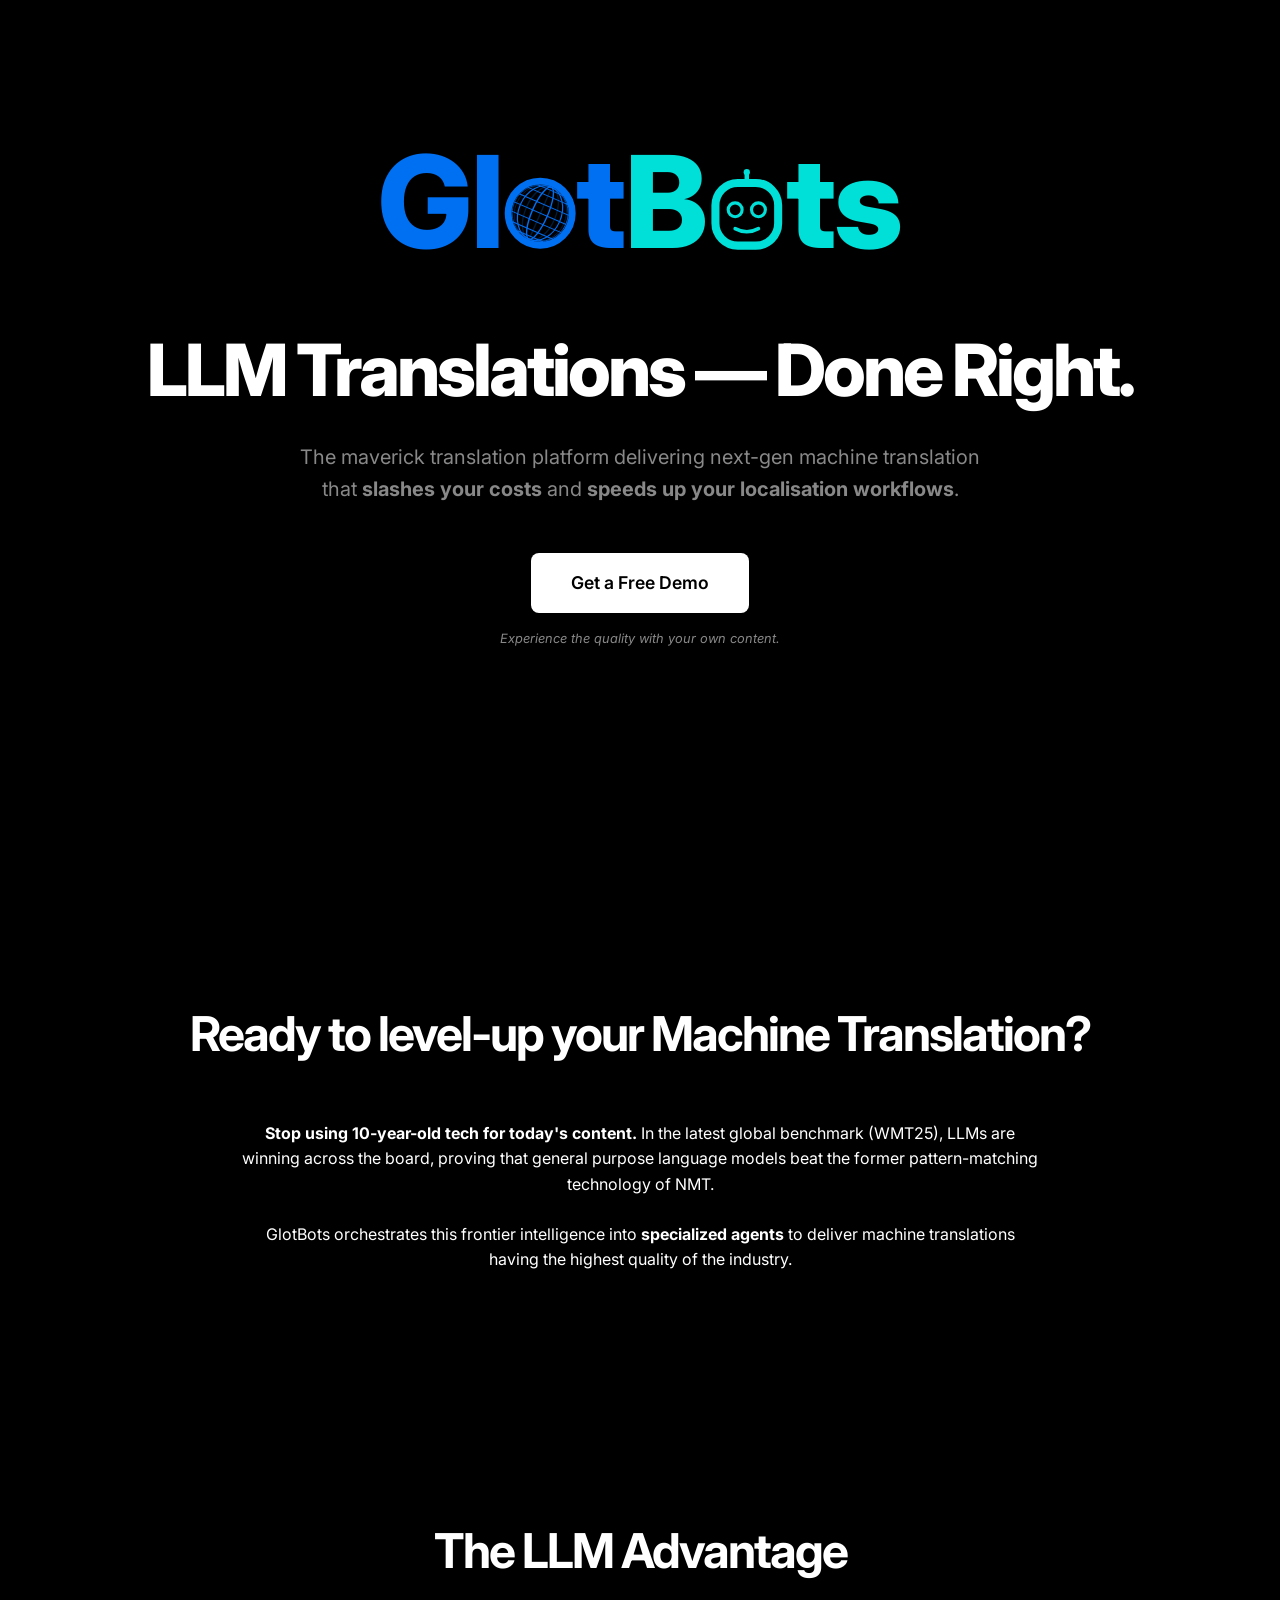
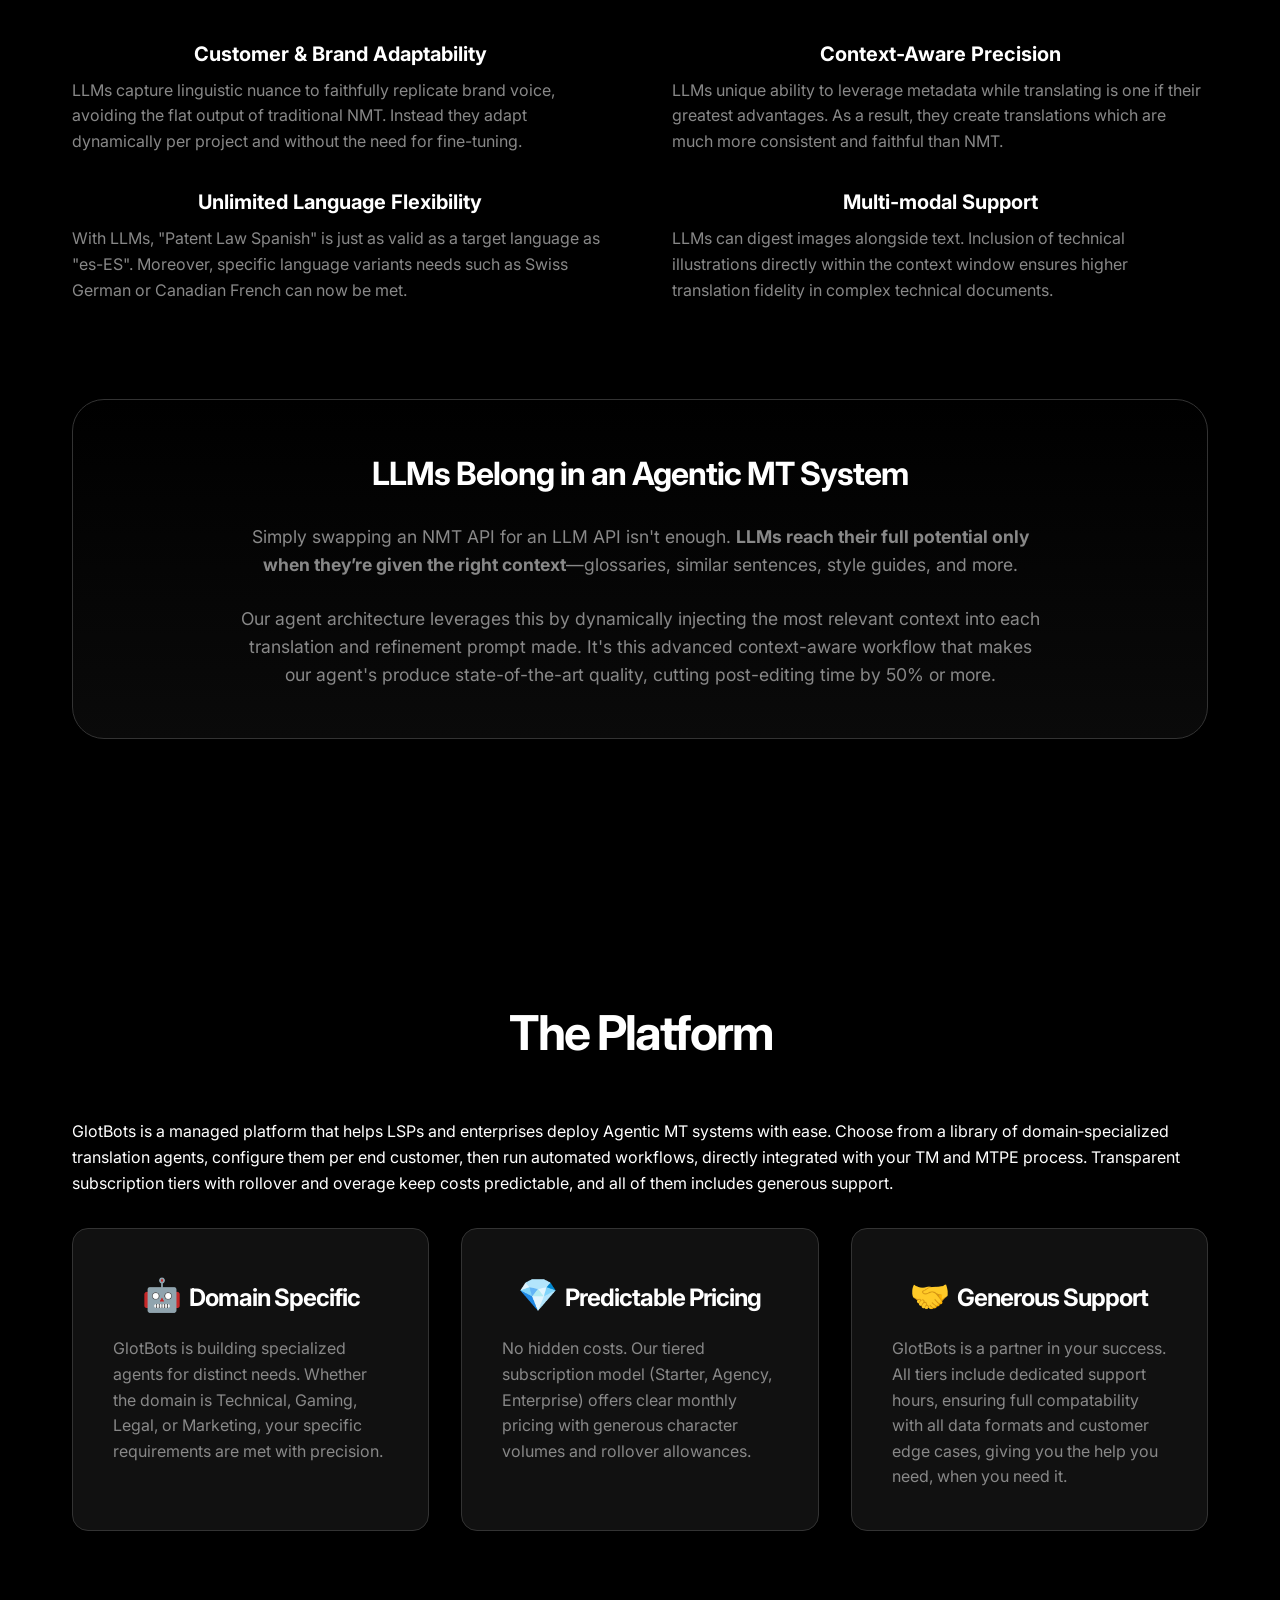
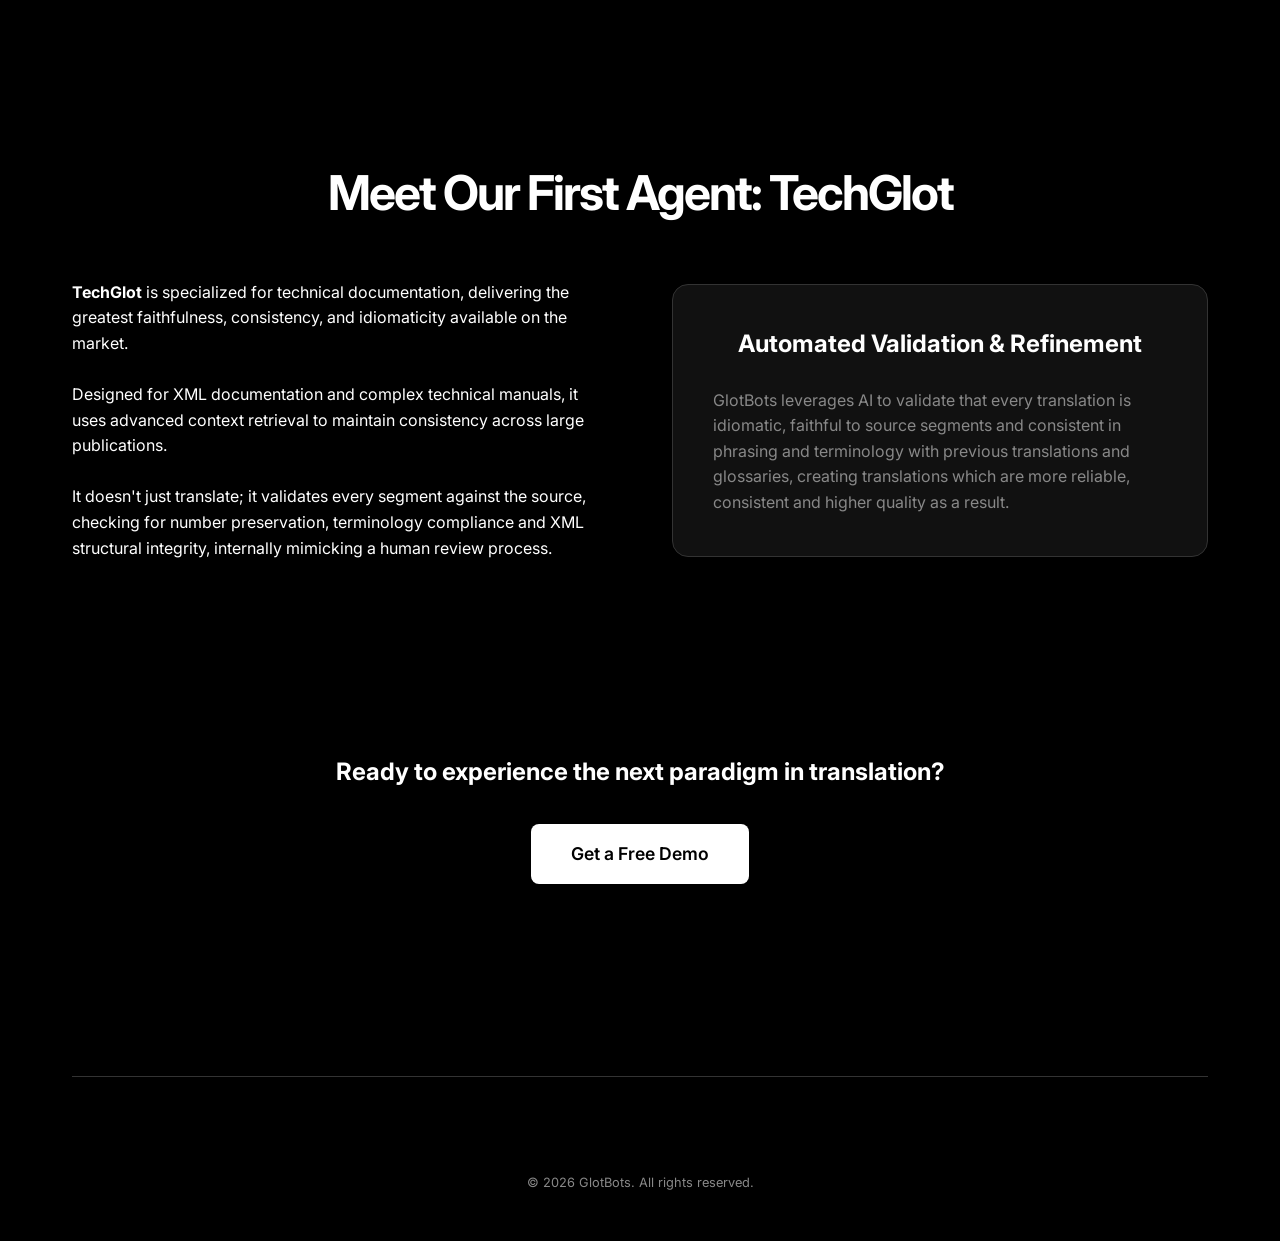
==== commit b275cc7b: "Add ico." ====
--- a/index.html
+++ b/index.html
@@ -8,6 +8,7 @@
     <link rel="preconnect" href="https://fonts.googleapis.com">
     <link rel="preconnect" href="https://fonts.gstatic.com" crossorigin>
     <link href="https://fonts.googleapis.com/css2?family=Inter:wght@400;600;800&display=swap" rel="stylesheet">
+	<link rel="icon" type="image/png" href="graphics/robot_moon_eyes_1339_down3.ico">
     <script src="https://cdnjs.cloudflare.com/ajax/libs/gsap/3.12.2/gsap.min.js"></script>
 </head>
 <body>
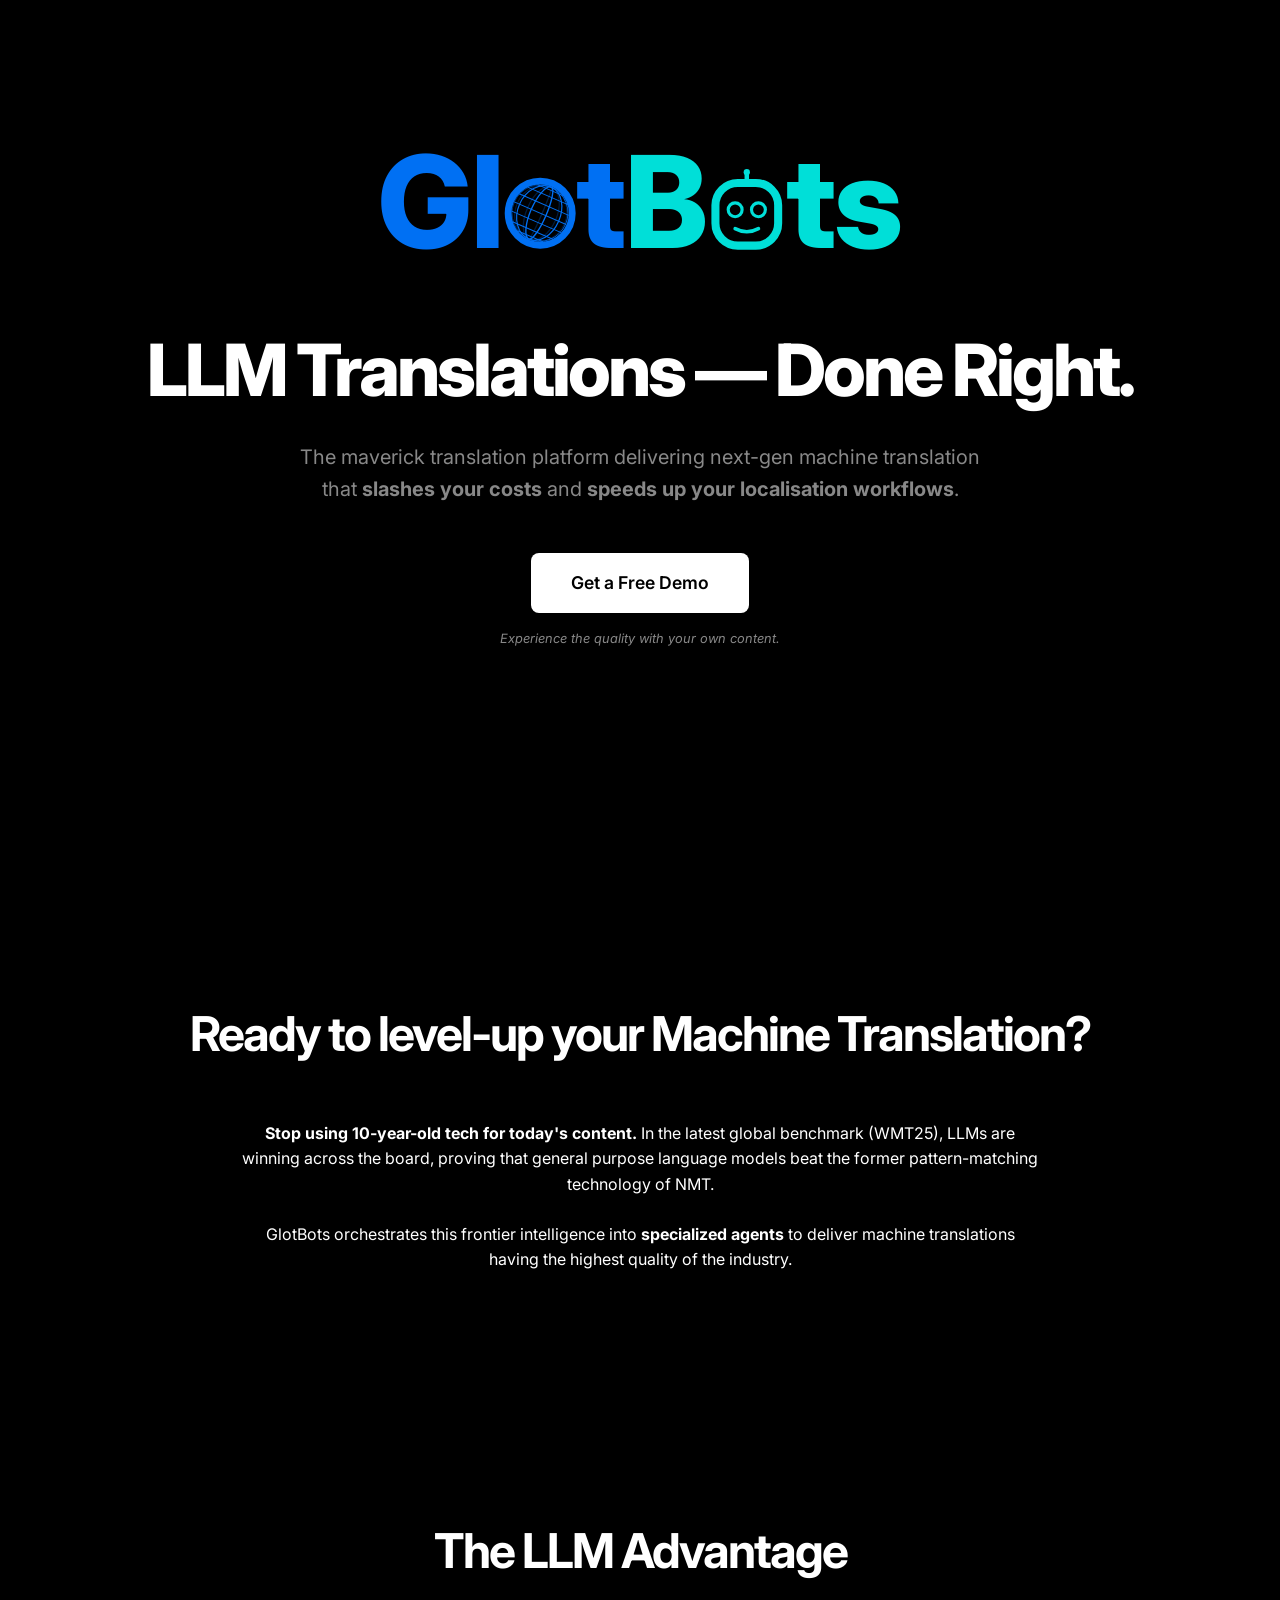
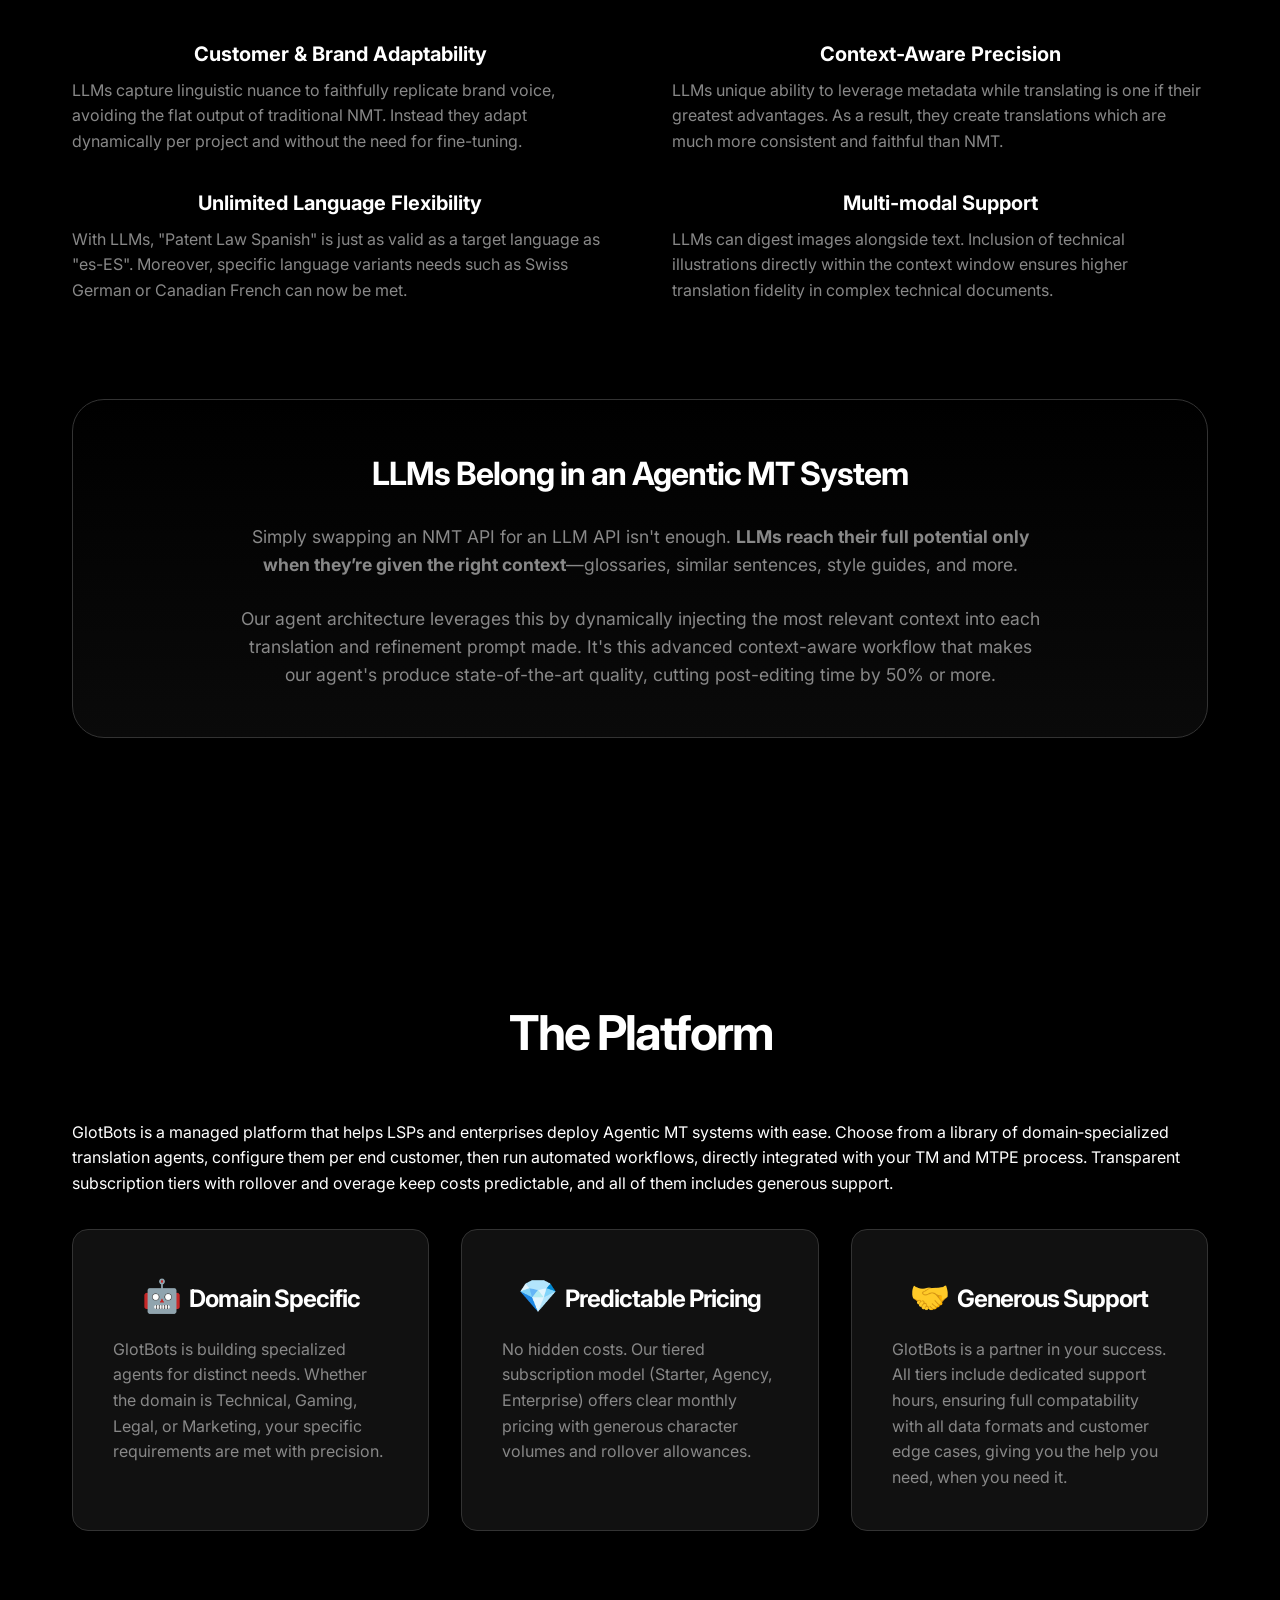
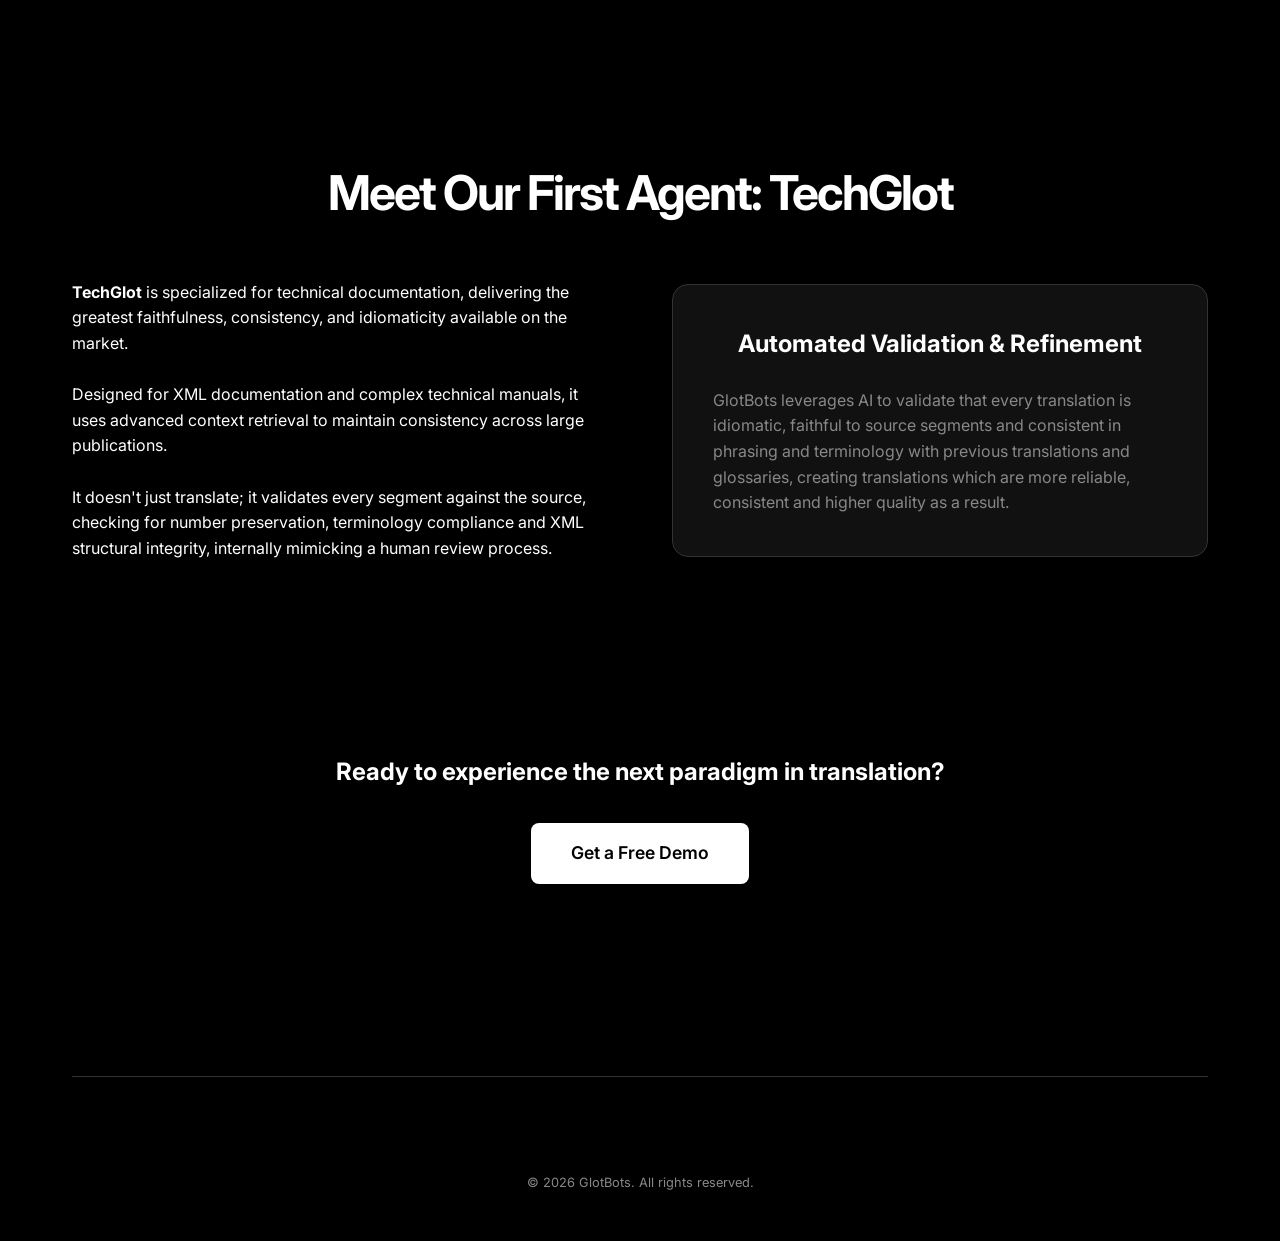
==== commit d6f45504: "Impl. fade-in on scroll." ====
--- a/index.html
+++ b/index.html
@@ -3,7 +3,7 @@
 <head>
     <meta charset="UTF-8">
     <meta name="viewport" content="width=device-width, initial-scale=1.0">
-    <title>GlotBots | The Translation Agent Platform</title>
+    <title>GlotBots</title>
     <link rel="stylesheet" href="dev/css/style.css">
     <link rel="preconnect" href="https://fonts.googleapis.com">
     <link rel="preconnect" href="https://fonts.gstatic.com" crossorigin>
@@ -45,7 +45,7 @@
 
     <main>
 
-        <section class="content-section">
+        <section class="content-section fade-in-section">
             <h2>Ready to level-up your Machine Translation?</h2>
             <p style="max-width: 800px; margin: 0 auto 1.5rem auto; text-align: center; color: var(--text-secondary); line-height: 1.6;">
                 <b>Stop using 10-year-old tech for today's content.</b> In the latest global benchmark (WMT25), LLMs are winning across the board, proving that general purpose language models beat the former pattern-matching technology of NMT.
@@ -54,7 +54,7 @@
                 GlotBots orchestrates this frontier intelligence into <b>specialized agents</b> to deliver machine translations having the highest quality of the industry.
             </p>
 		</section>
-		<section class="content-section">
+		<section class="content-section fade-in-section">
 			<h2>The LLM Advantage</h2>
 			<div class="grid-2">
                 <div class="list-items">
@@ -79,7 +79,7 @@
 
                 </div>
             </div>
-		<section class="sass-section">
+		<section class="sass-section fade-in-section">
             <h3>LLMs Belong in an Agentic MT System</h3>
             <p>
 				Simply swapping an NMT API for an LLM API isn't enough.
@@ -92,7 +92,7 @@
         </section>
 		</section>
 
-		<section class="content-section">
+		<section class="content-section fade-in-section">
 			<h2>The Platform</h2>
 			<p>
 				GlotBots is a managed platform that helps LSPs and enterprises deploy Agentic MT systems with ease. Choose from a library of domain‑specialized translation agents, configure them per end customer, then run automated workflows, directly integrated with your TM and MTPE process. Transparent subscription tiers with rollover and overage keep costs predictable, and all of them includes generous support.
@@ -115,7 +115,7 @@
 
 		</section>
 
-        <section class="content-section">
+        <section class="content-section fade-in-section">
             <h2>Meet Our First Agent: TechGlot</h2>
             <div class="grid-2">
                 <div>
@@ -132,18 +132,38 @@
             </div>
         </section>
 
-        <section class="content-section">
+        <section class="content-section fade-in-section">
             <h4>Ready to experience the next paradigm in translation?</h4>
             <div class="cta-container" style="margin-top: 2rem;">
                 <a href="#" class="cta-button obfuscated-mail" data-enc-email="bnBkL3R1cGN1cG1oQW1iZWZtdmkvc2JsdHA=">Get a Free Demo</a>
             </div>
         </section>
-    <footer>
+    <footer class="fade-in-section">
 		<div class="copyright">© 2026 GlotBots. All rights reserved.</div>
     </footer>
 
     <script>
         document.addEventListener('DOMContentLoaded', () => {
+            // Scroll Animation Observer
+            const observerOptions = {
+                root: null,
+                rootMargin: '0px',
+                threshold: 0.1
+            };
+
+            const observer = new IntersectionObserver((entries, observer) => {
+                entries.forEach(entry => {
+                    if (entry.isIntersecting) {
+                        entry.target.classList.add('is-visible');
+                        observer.unobserve(entry.target);
+                    }
+                });
+            }, observerOptions);
+
+            document.querySelectorAll('.fade-in-section').forEach(section => {
+                observer.observe(section);
+            });
+
             // Globe Animation (Spinning effect)
             const longs = document.querySelectorAll('.long-spin');
             
--- a/dev/css/style.css
+++ b/dev/css/style.css
@@ -21,6 +21,19 @@
     color: var(--text);
     line-height: 1.6;
     overflow-x: hidden;
+}
+
+/* Scroll Animation Classes */
+.fade-in-section {
+    opacity: 0;
+    transform: translateY(30px);
+    transition: opacity 0.8s ease-out, transform 0.8s ease-out;
+    will-change: opacity, transform;
+}
+
+.fade-in-section.is-visible {
+    opacity: 1;
+    transform: translateY(0);
 }
 
 header {
@@ -304,7 +317,7 @@
 .feature-card .icon {
     font-size: 2rem;
     margin-bottom: 1.5rem;
-	margin-right: 0.5rem;
+    margin-right: 0.5rem;
 }
 
 .feature-card h3 {
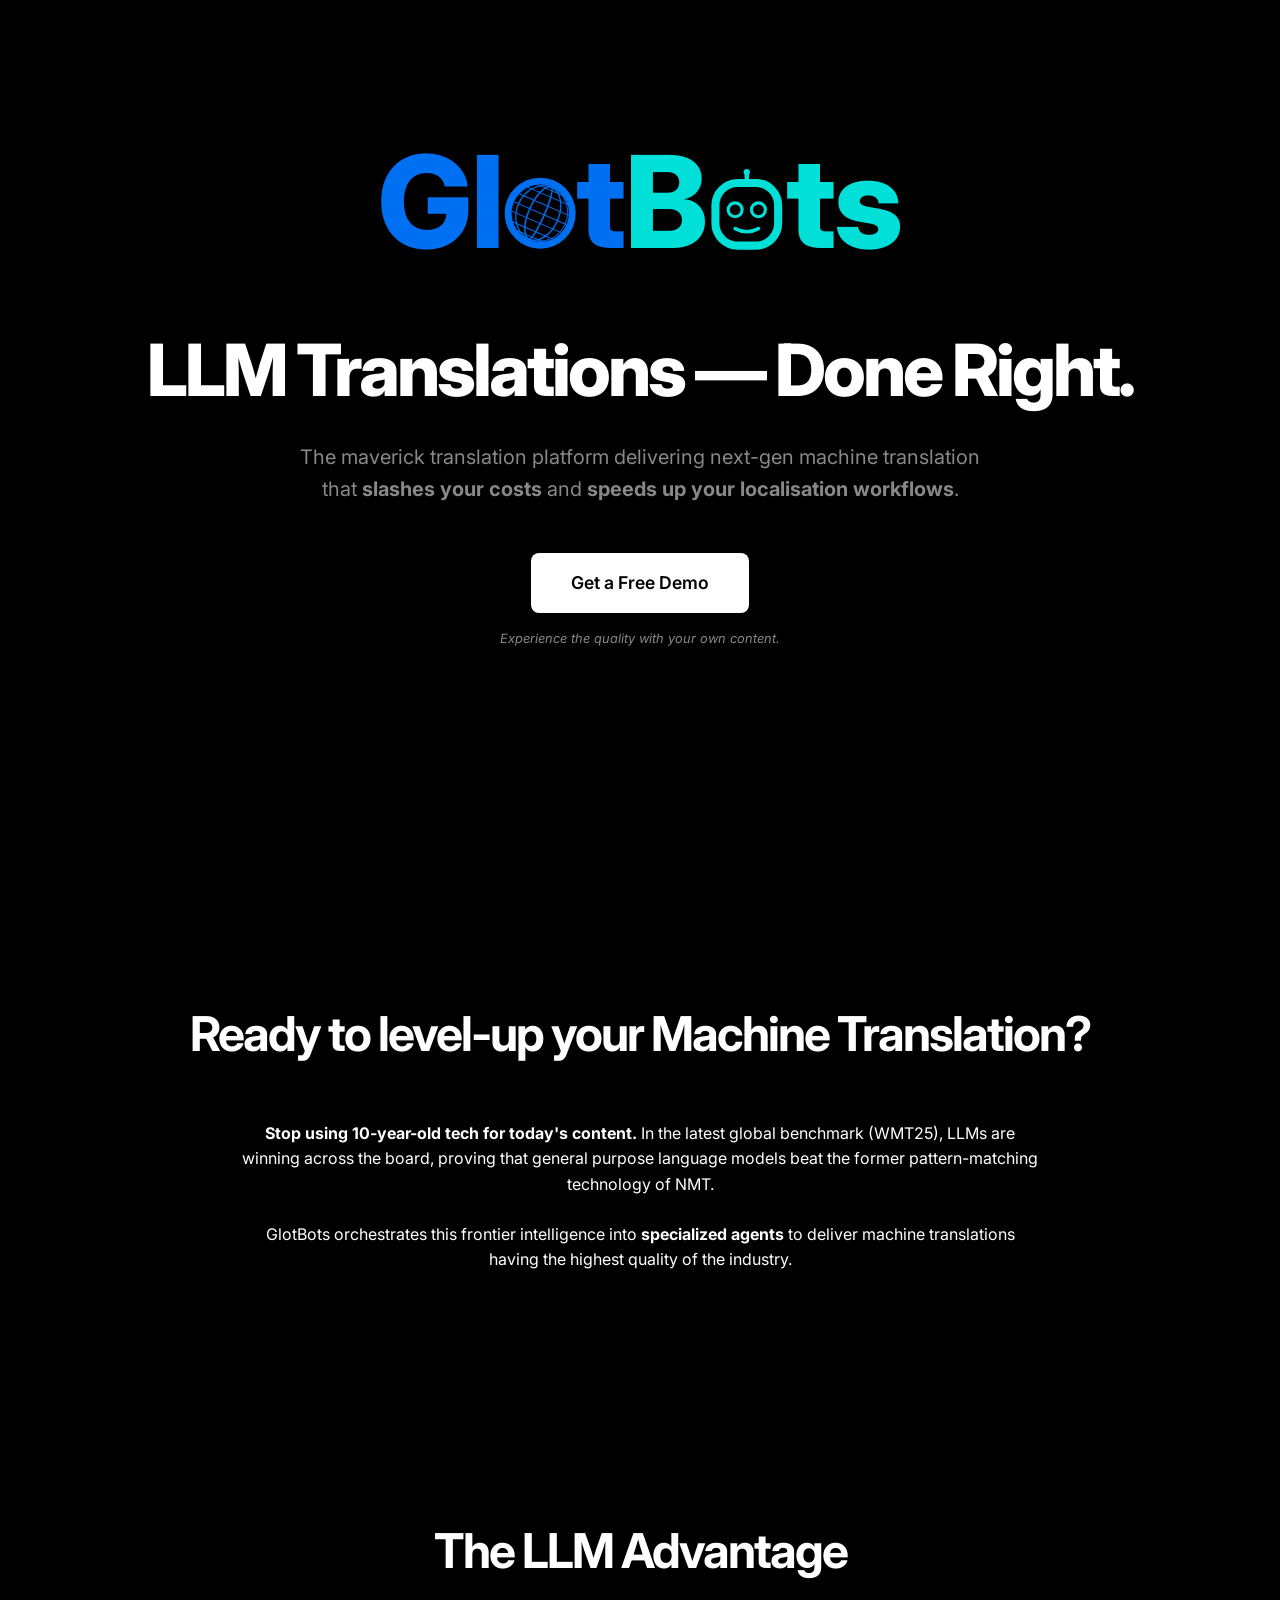
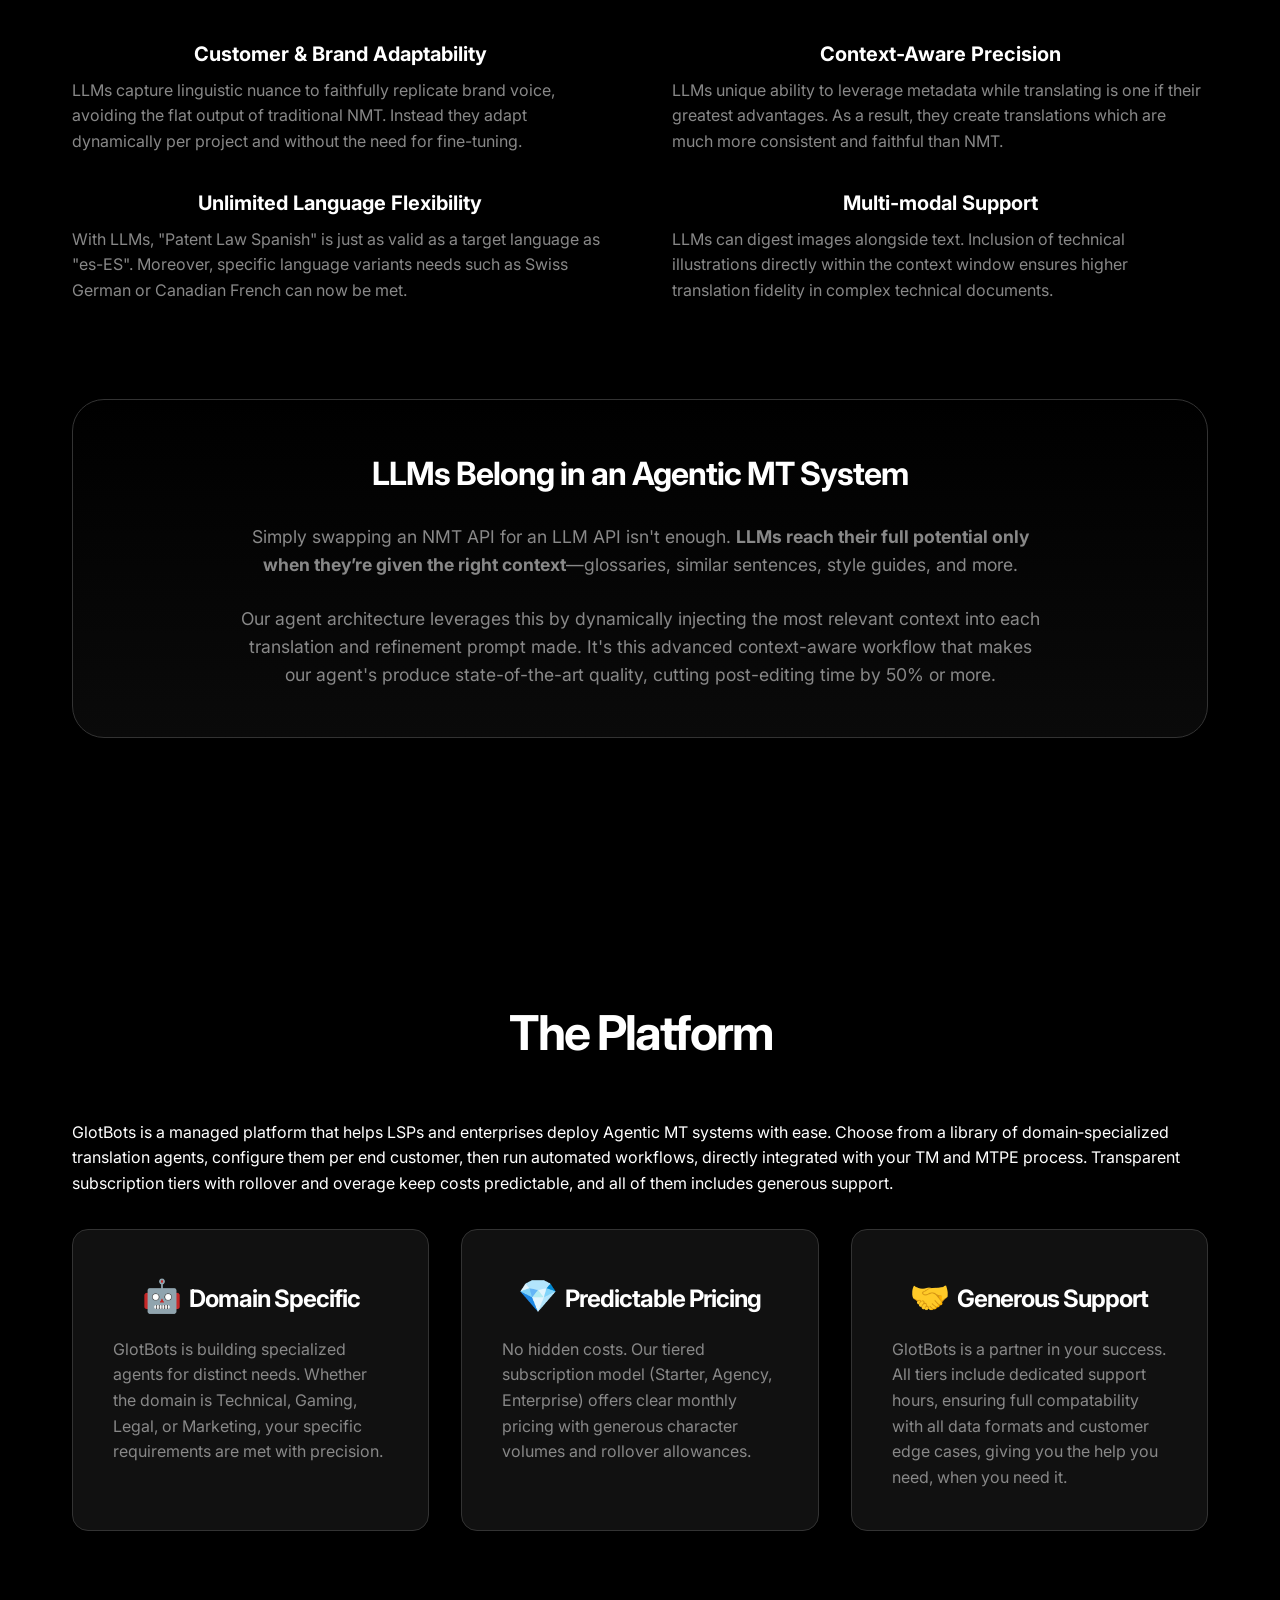
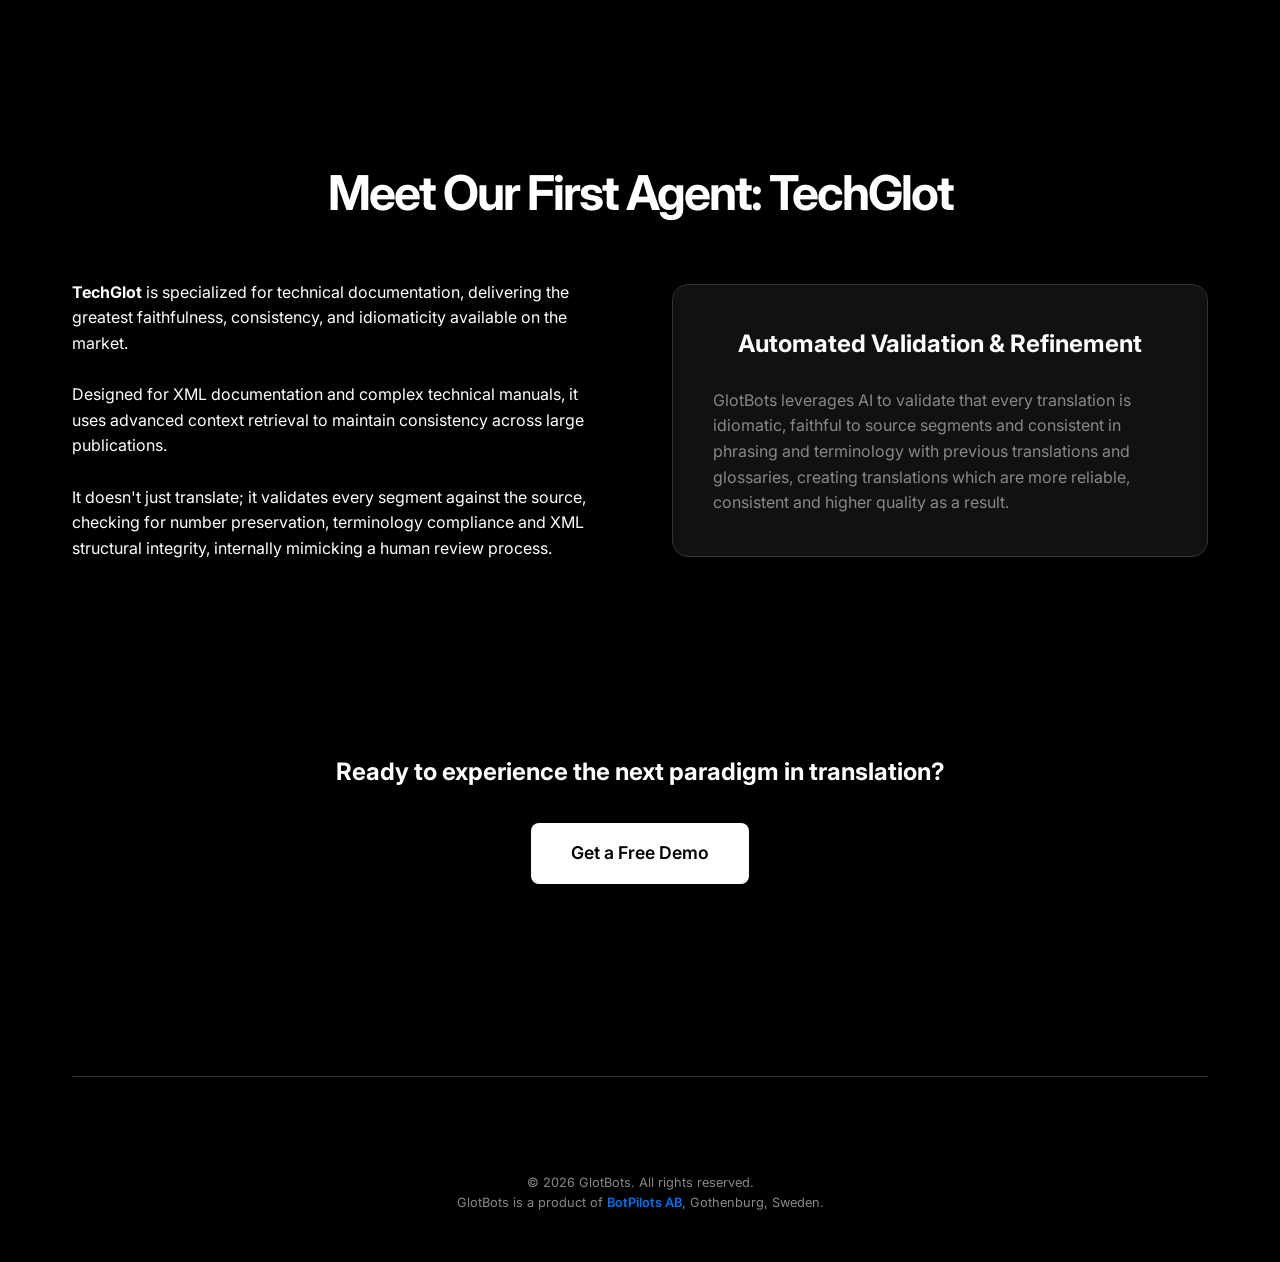
==== commit 080528d5: "Add botpilots link." ====
--- a/index.html
+++ b/index.html
@@ -139,7 +139,10 @@
             </div>
         </section>
     <footer class="fade-in-section">
-		<div class="copyright">© 2026 GlotBots. All rights reserved.</div>
+		<div class="copyright">
+            © 2026 GlotBots. All rights reserved.<br>
+            GlotBots is a product of <a href="https://botpilots.se" target="_blank" rel="noopener">BotPilots AB</a>, Gothenburg, Sweden.
+        </div>
     </footer>
 
     <script>
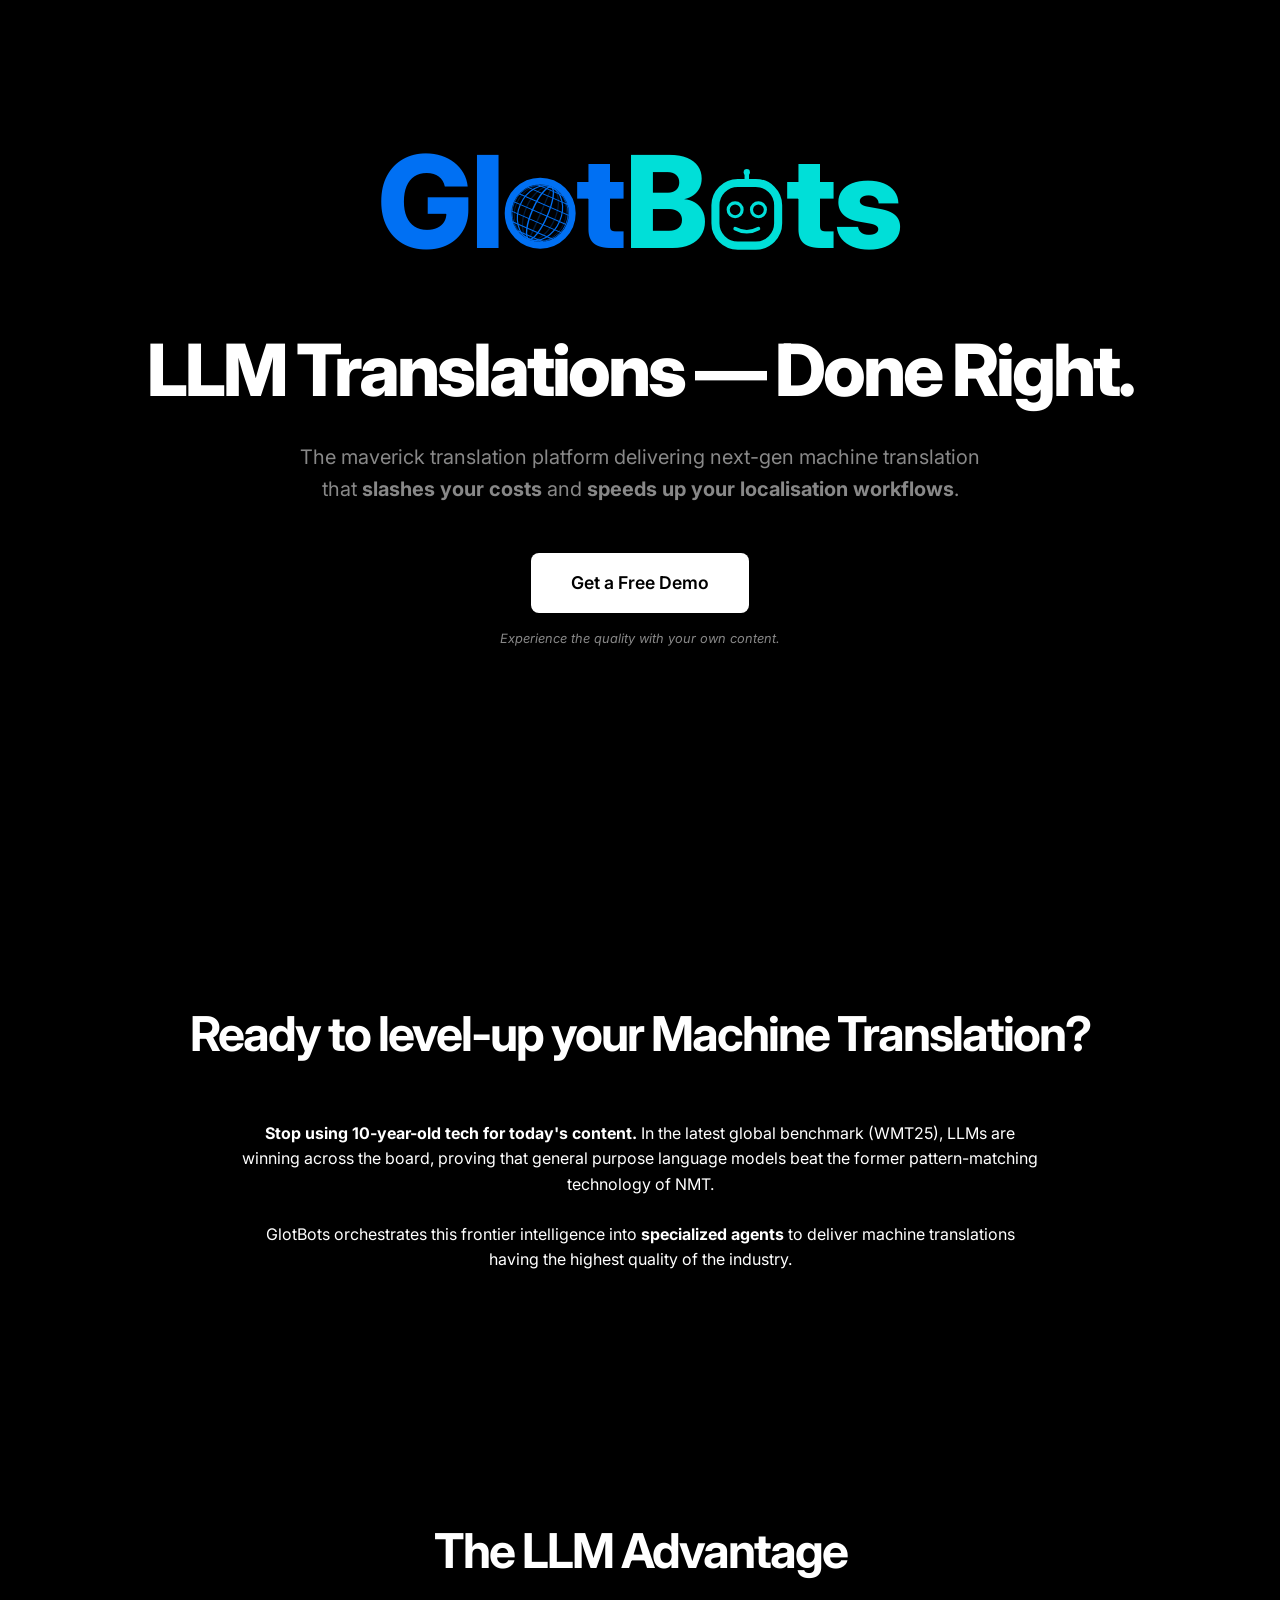
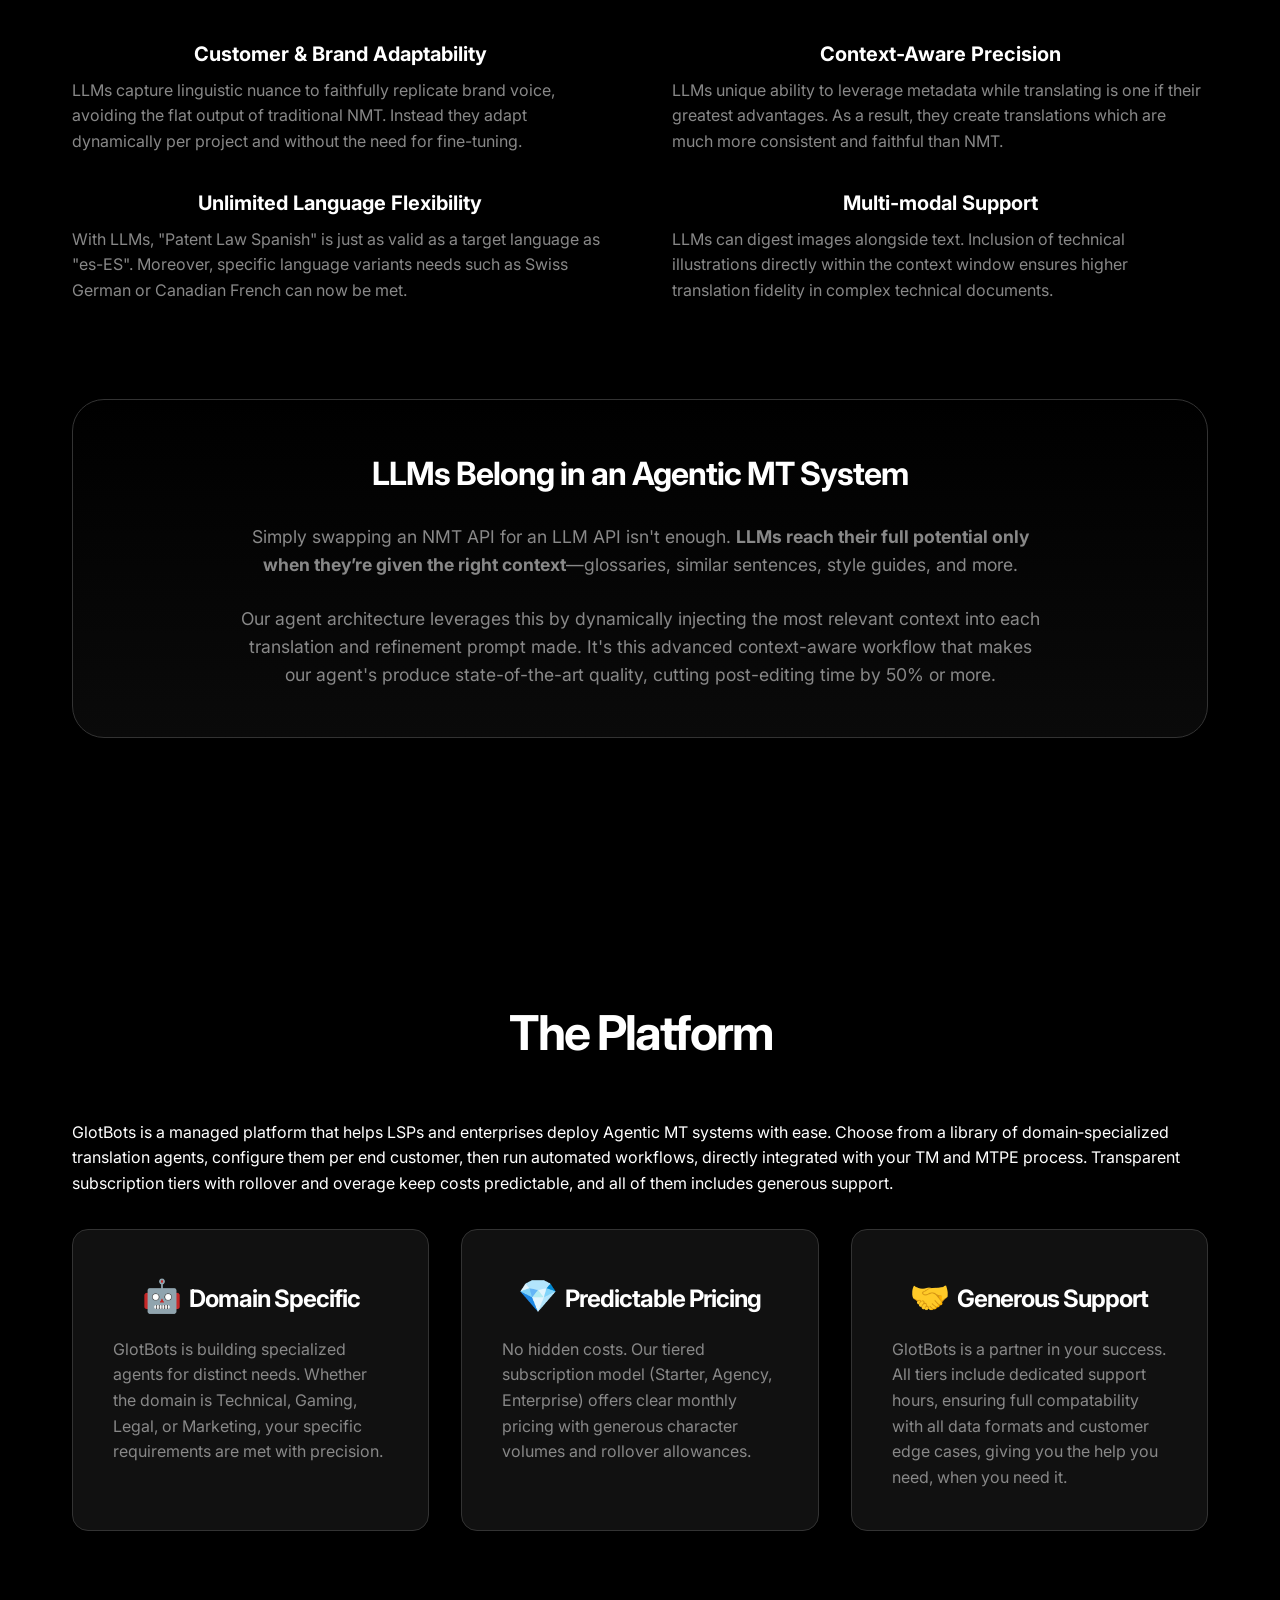
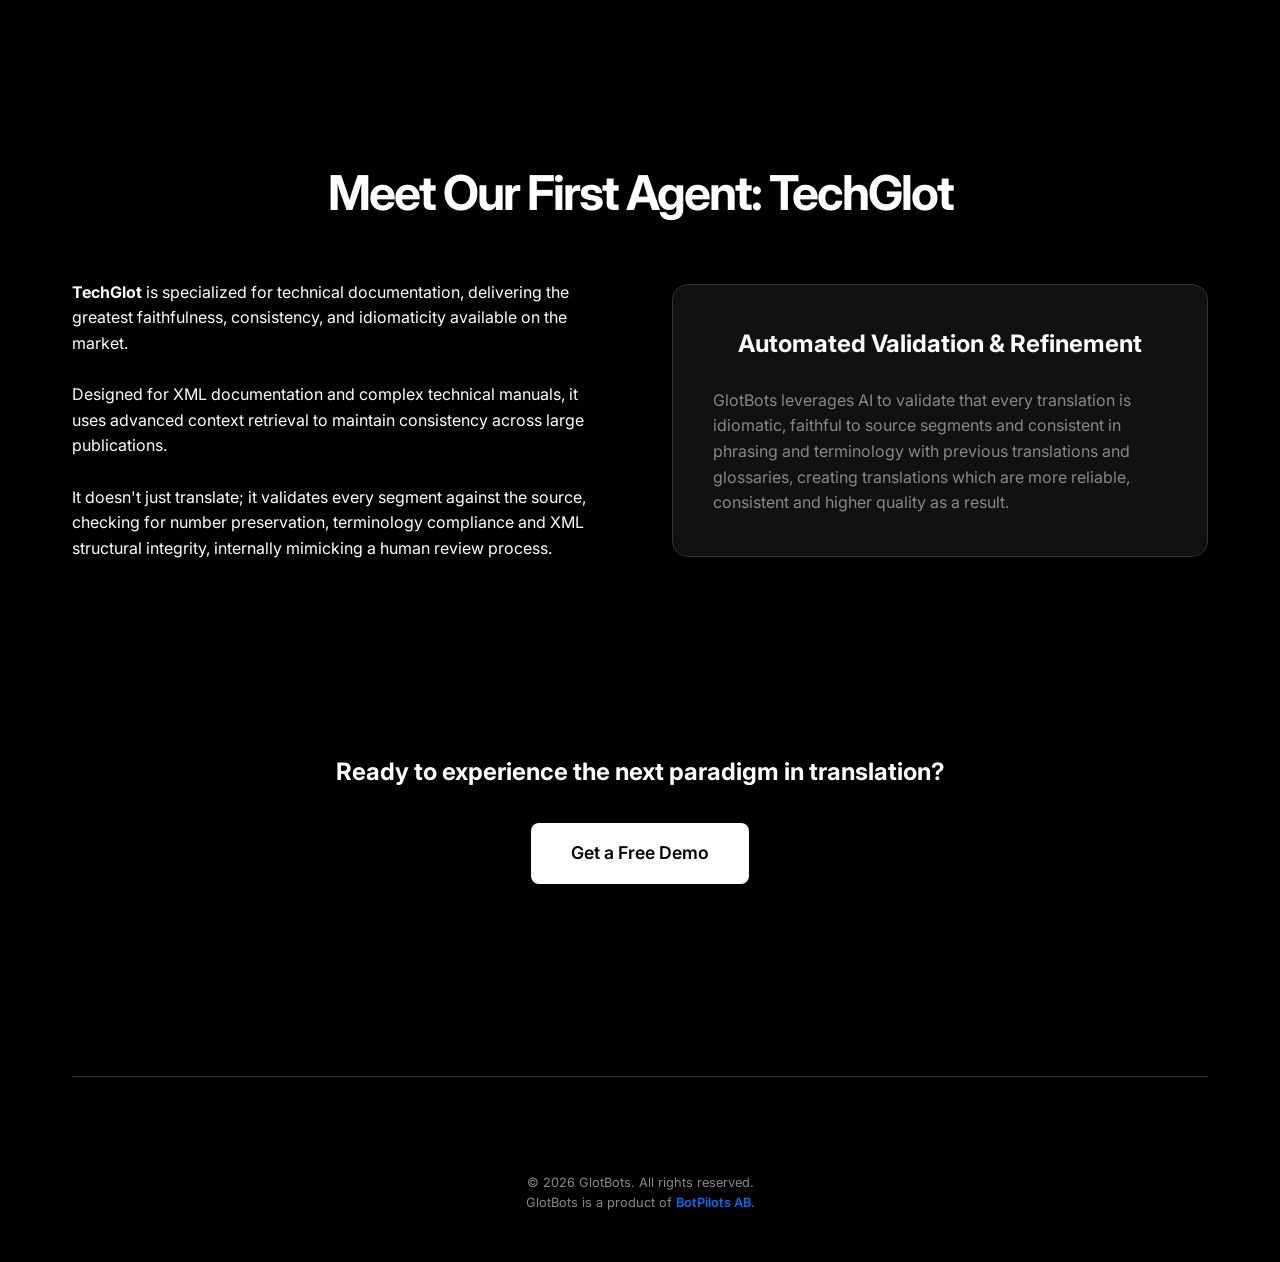
==== commit 7b727e8f: "Simplify footer." ====
--- a/index.html
+++ b/index.html
@@ -141,7 +141,7 @@
     <footer class="fade-in-section">
 		<div class="copyright">
             © 2026 GlotBots. All rights reserved.<br>
-            GlotBots is a product of <a href="https://botpilots.se" target="_blank" rel="noopener">BotPilots AB</a>, Gothenburg, Sweden.
+            GlotBots is a product of <a href="https://botpilots.se" target="_blank" rel="noopener">BotPilots AB</a>.
         </div>
     </footer>
 
